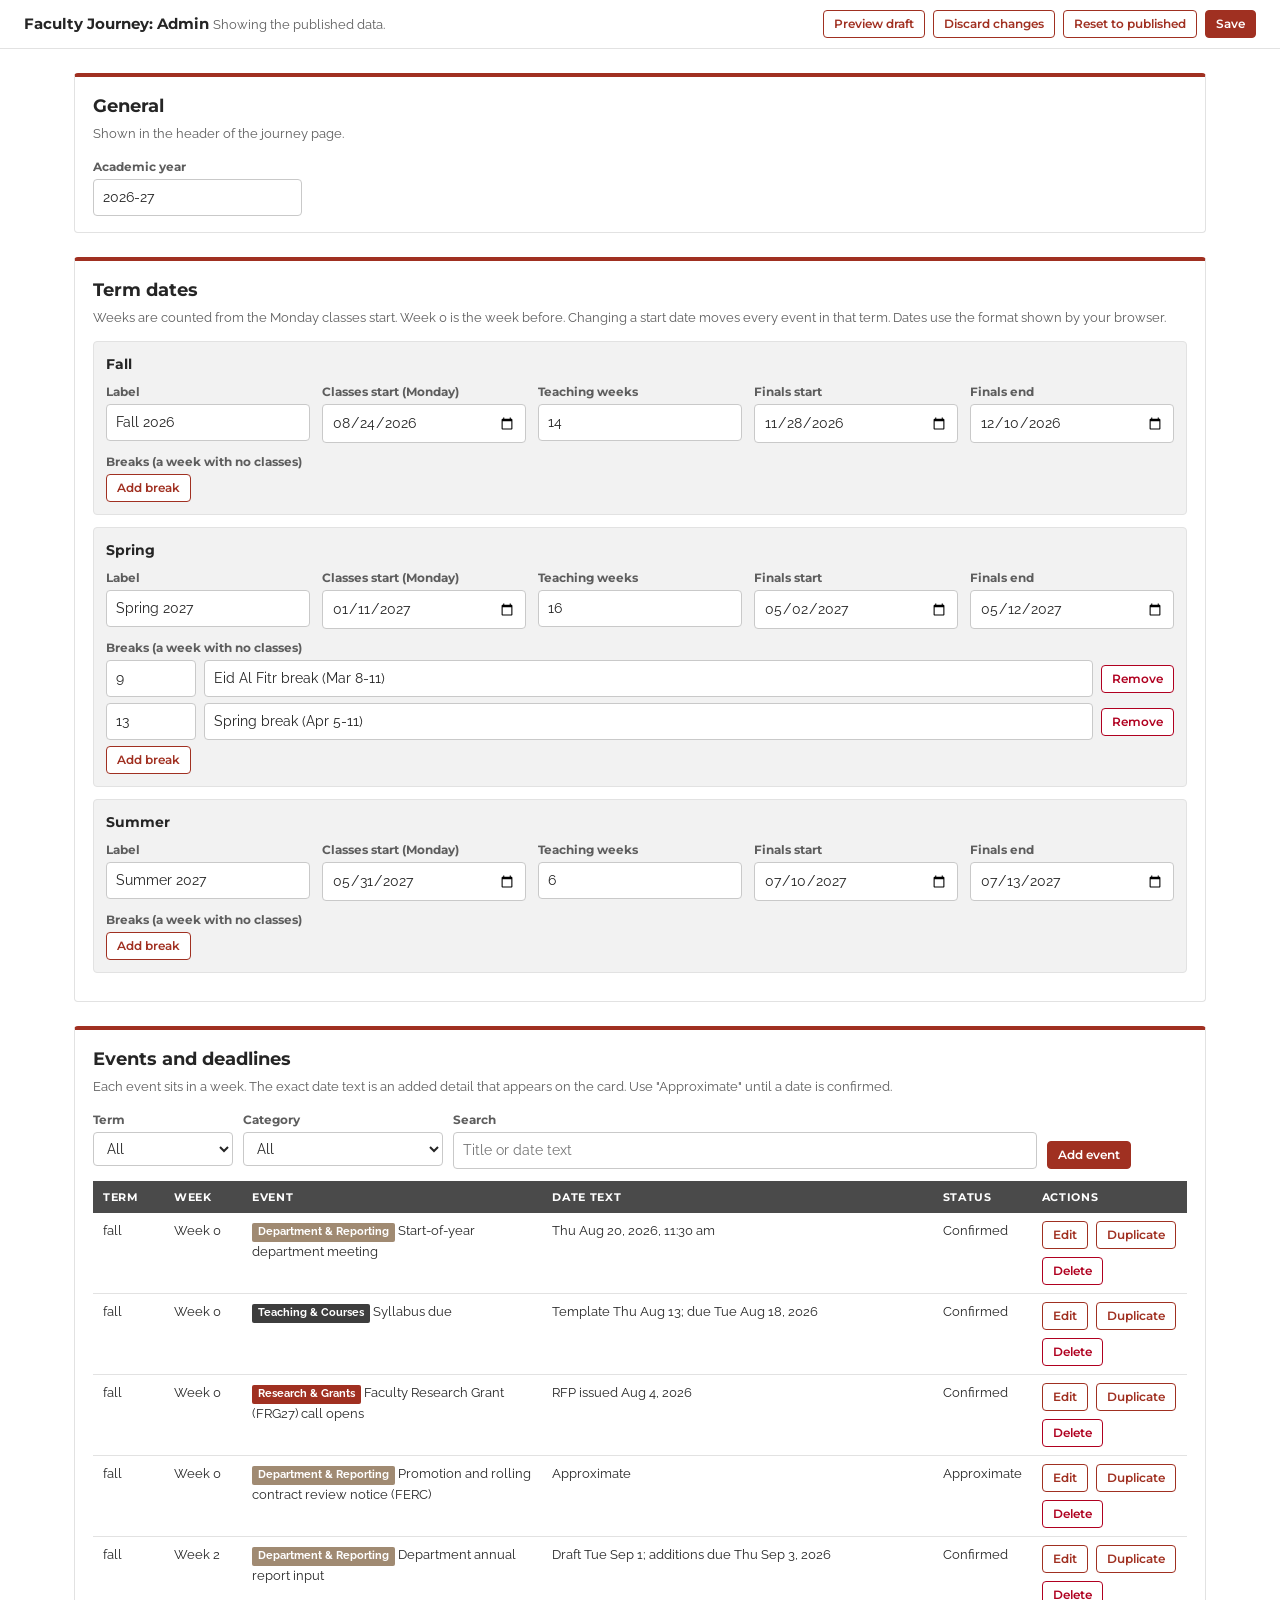
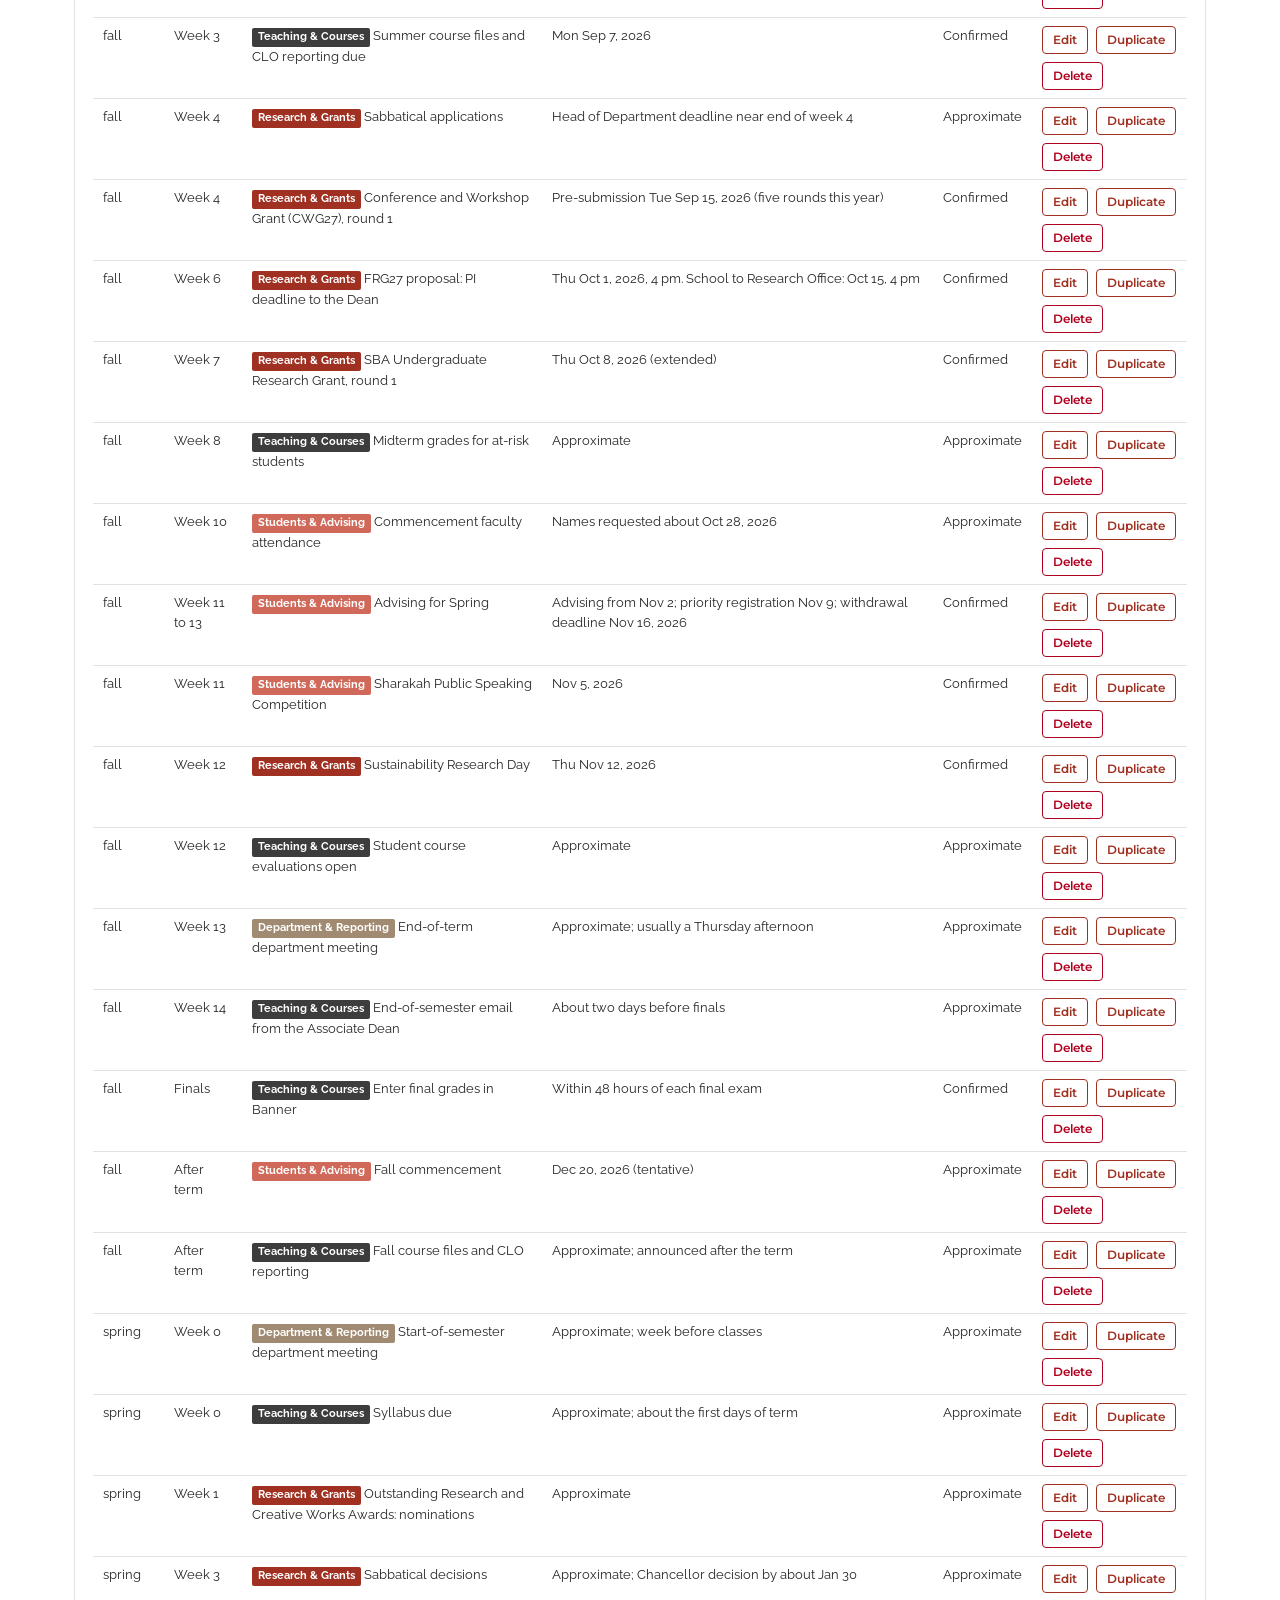
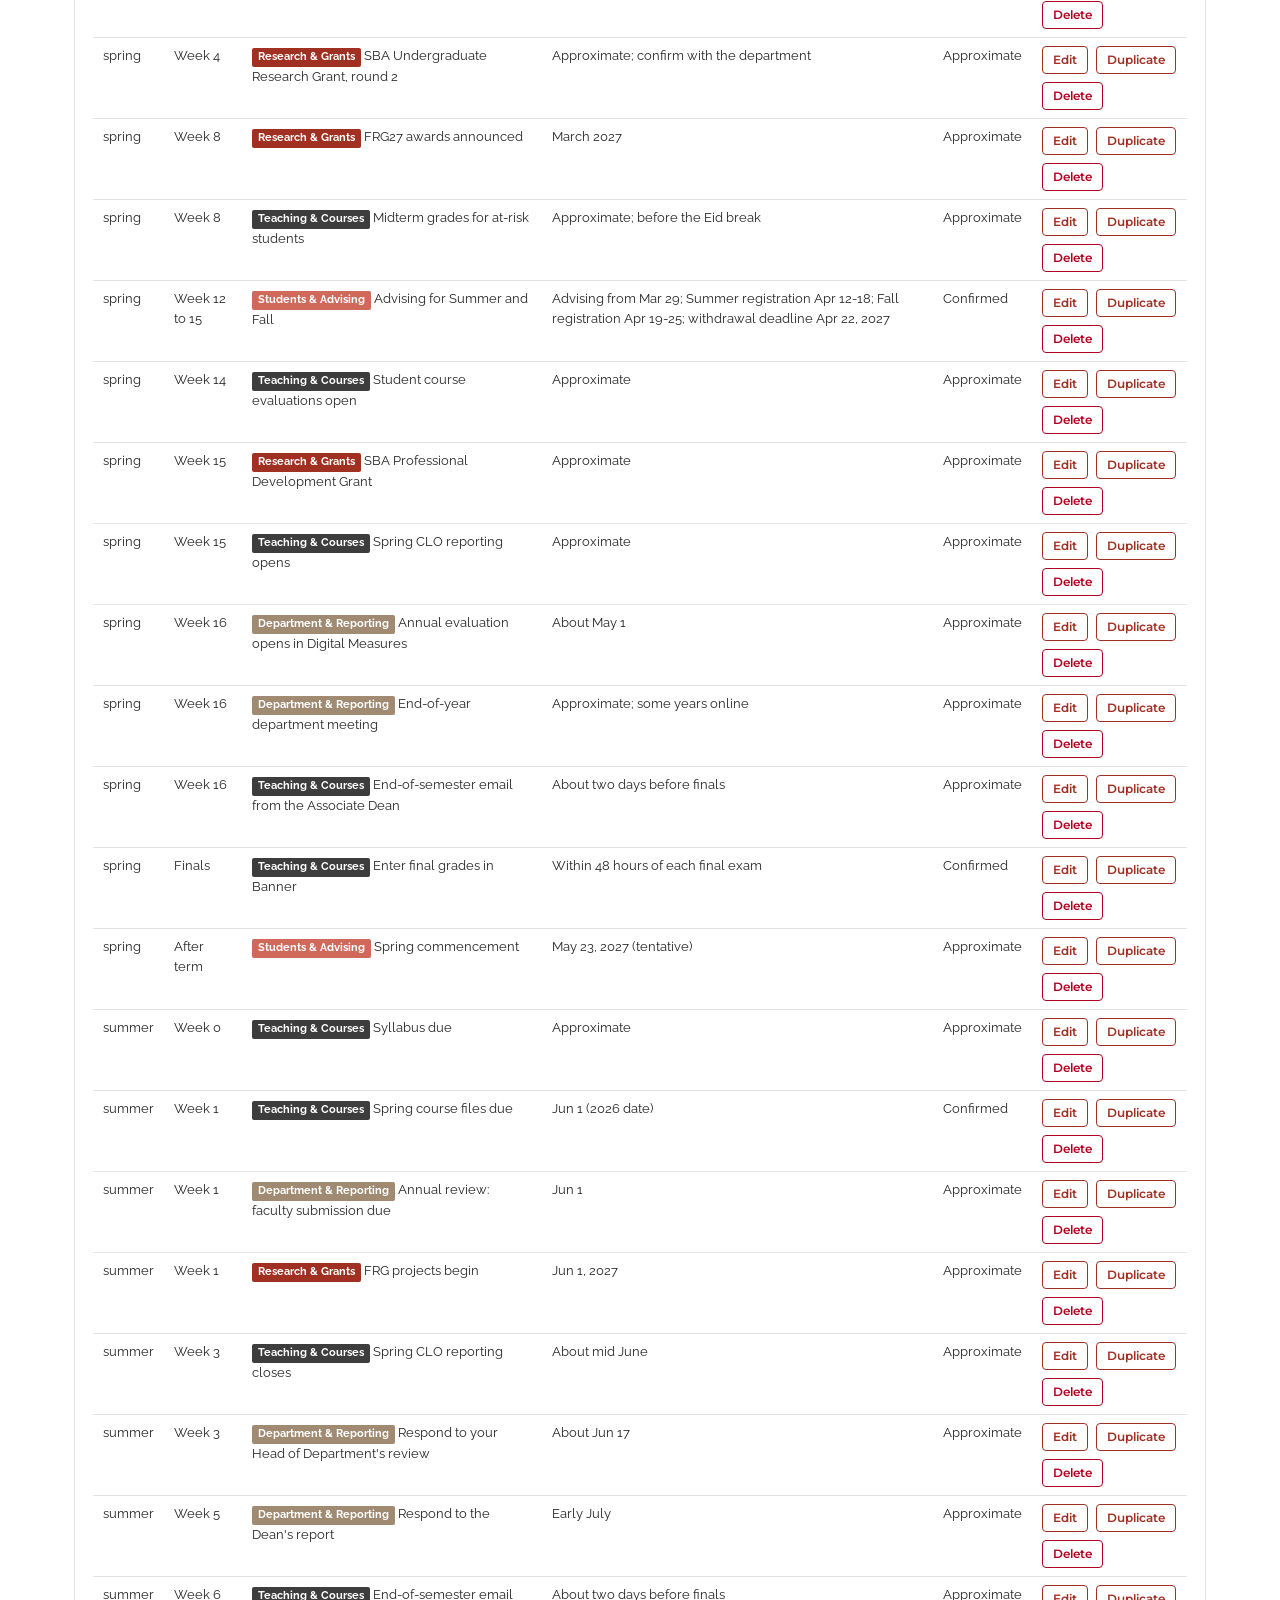
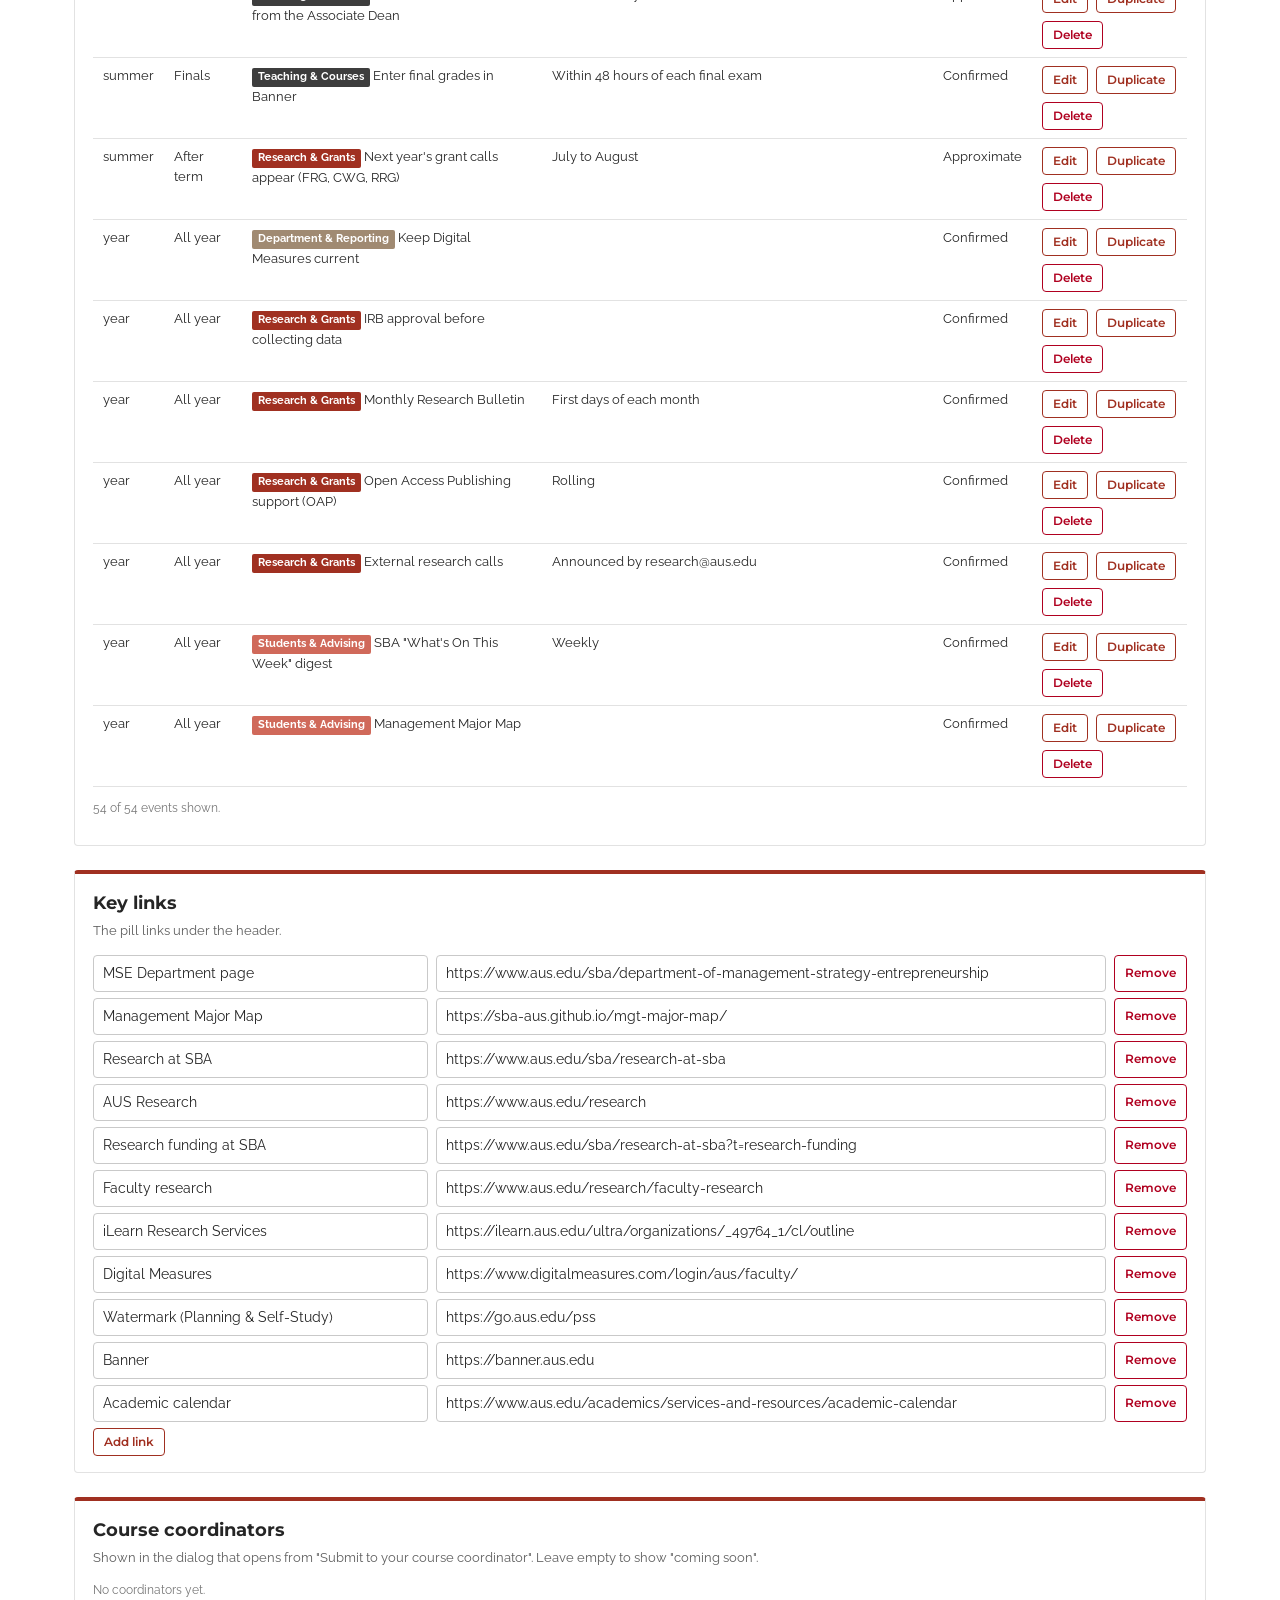
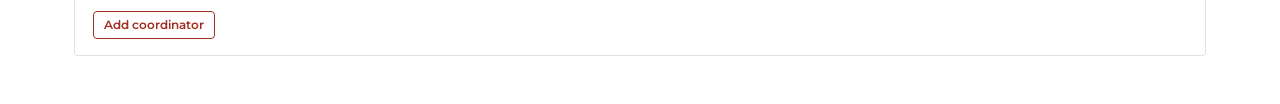
==== admin.html @ 44cdf07e "m" ====
<!doctype html>
<html lang="en">
<head>
<meta charset="utf-8">
<meta name="viewport" content="width=device-width, initial-scale=1">
<meta name="robots" content="noindex, nofollow">
<title>Admin | Faculty Journey</title>
<link rel="preconnect" href="https://fonts.googleapis.com">
<link rel="preconnect" href="https://fonts.gstatic.com" crossorigin>
<link href="https://fonts.googleapis.com/css2?family=Montserrat:wght@500;600;700&family=Raleway:wght@400;500;600;700&display=swap" rel="stylesheet">
<link rel="stylesheet" href="css/style.css">
</head>
<body>
<div class="admin-bar">
  <div>
    <strong style="font-family:Montserrat,sans-serif">Faculty Journey: Admin</strong>
    <span class="state" id="state" role="status">Loading...</span>
  </div>
  <div class="row">
    <span id="key-wrap" hidden><label for="admin-key" style="display:inline;margin-right:4px">Admin key</label><input type="password" id="admin-key" style="width:140px"></span>
    <a class="btn ghost small" href="index.html?preview=draft" target="_blank" rel="noopener">Preview draft</a>
    <button class="btn ghost small" type="button" id="btn-discard">Discard changes</button>
    <button class="btn ghost small" type="button" id="btn-reset">Reset to published</button>
    <button class="btn small" type="button" id="btn-save">Save</button>
  </div>
</div>

<main class="admin-main" id="app" hidden>
  <section class="panel">
    <h2>General</h2>
    <p class="help">Shown in the header of the journey page.</p>
    <div class="grid">
      <div><label for="m-ay">Academic year</label><input type="text" id="m-ay"></div>
    </div>
  </section>

  <section class="panel">
    <h2>Term dates</h2>
    <p class="help">Weeks are counted from the Monday classes start. Week 0 is the week before. Changing a start date moves every event in that term. Dates use the format shown by your browser.</p>
    <div id="terms"></div>
  </section>

  <section class="panel">
    <h2>Events and deadlines</h2>
    <p class="help">Each event sits in a week. The exact date text is an added detail that appears on the card. Use "Approximate" until a date is confirmed.</p>
    <div class="filters">
      <div><label for="f-term">Term</label><select id="f-term"></select></div>
      <div><label for="f-cat">Category</label><select id="f-cat"></select></div>
      <div style="flex:1"><label for="f-q">Search</label><input type="text" id="f-q" placeholder="Title or date text"></div>
      <div style="align-self:end"><button class="btn small" type="button" id="btn-add">Add event</button></div>
    </div>
    <table class="tbl" id="ev-table">
      <thead><tr><th>Term</th><th>Week</th><th>Event</th><th>Date text</th><th>Status</th><th>Actions</th></tr></thead>
      <tbody></tbody>
    </table>
    <p class="sm-note" id="ev-count"></p>
  </section>

  <section class="panel">
    <h2>Key links</h2>
    <p class="help">The pill links under the header.</p>
    <div id="links"></div>
    <button class="btn ghost small" type="button" id="btn-add-link">Add link</button>
  </section>

  <section class="panel">
    <h2>Course coordinators</h2>
    <p class="help">Shown in the dialog that opens from "Submit to your course coordinator". Leave empty to show "coming soon".</p>
    <div id="coords"></div>
    <button class="btn ghost small" type="button" id="btn-add-coord">Add coordinator</button>
  </section>
</main>

<dialog id="ed"><form class="edit-form" id="ed-form" method="dialog"></form></dialog>
<div id="toast" class="toast" hidden role="status"></div>

<script src="js/store.js"></script>
<script src="js/core.js"></script>
<script src="js/admin.js"></script>
</body>
</html>
---- css/style.css ----
:root {
  --red: #a03021;
  --red-dk: #7c2418;
  --red-lt: #f6e7e4;
  --ink: #252525;
  --ink-2: #5d5d5d;
  --ink-3: #777;
  --line: #e2e2e2;
  --grey: #f2f2f2;
  --white: #fff;
  --c-research: #a03021;
  --c-teaching: #3d3d3d;
  --c-students: #d0695a;
  --c-dept: #a08a72;
  --radius: 4px;
  --shadow: 0 6px 24px rgba(0, 0, 0, .18);
}

* { box-sizing: border-box; }
html { scroll-behavior: smooth; }
body {
  margin: 0;
  font-family: "Raleway", "Segoe UI", Arial, sans-serif;
  color: var(--ink);
  background: var(--white);
  line-height: 1.5;
  font-size: 15px;
}
h1, h2, h3, .tab, .btn, .eyebrow, th { font-family: "Montserrat", "Segoe UI", Arial, sans-serif; }
a { color: var(--red); }
a:hover { color: var(--red-dk); }
button { font: inherit; }
:focus-visible { outline: 3px solid #1a73e8; outline-offset: 2px; }

/* Top strip and hero */
.util { background: #4a4a4a; color: #ddd; font-size: 12px; padding: 6px 24px; display: flex; justify-content: space-between; gap: 12px; flex-wrap: wrap; }
.util a { color: #fff; text-decoration: none; }
.util a:hover { text-decoration: underline; }
.hero {
  display: grid;
  grid-template-columns: auto 1fr auto;
  align-items: center;
  gap: 24px;
  padding: 22px 24px;
  border-bottom: 4px solid var(--red);
}
.brand img { height: 44px; width: auto; display: block; }
.eyebrow { text-transform: uppercase; letter-spacing: .12em; font-size: 11px; font-weight: 600; color: var(--red); margin: 0 0 4px; }
.hero h1 { margin: 0; font-size: 26px; font-weight: 700; line-height: 1.2; }
.hero .sub { margin: 4px 0 0; color: var(--ink-2); font-size: 14px; }
.hero .inst { font-size: 12px; color: var(--ink-3); text-align: right; }

/* Band */
.band { background: var(--grey); padding: 22px 24px; }
.band-inner { max-width: 1180px; margin: 0 auto; display: grid; grid-template-columns: repeat(3, 1fr); gap: 16px; }
.stat { background: var(--white); border: 1px solid var(--line); border-top: 4px solid var(--red); padding: 14px 16px; border-radius: var(--radius); }
.stat h2 { margin: 0 0 6px; font-size: 11px; letter-spacing: .1em; text-transform: uppercase; color: var(--ink-2); }
.stat .big { font-family: "Montserrat", sans-serif; font-size: 22px; font-weight: 700; margin: 0; }
.stat .small { margin: 2px 0 0; font-size: 13px; color: var(--ink-2); }
.stat ul { margin: 0; padding: 0; list-style: none; font-size: 13px; }
.stat li { padding: 3px 0; border-bottom: 1px dotted var(--line); }
.stat li:last-child { border-bottom: 0; }
.stat li button { all: unset; cursor: pointer; color: var(--red); }
.stat li button:hover { text-decoration: underline; }
.stat li button:focus-visible { outline: 3px solid #1a73e8; }

/* Main layout */
main { max-width: 1180px; margin: 0 auto; padding: 24px; }
.links { display: flex; flex-wrap: wrap; gap: 8px; margin-bottom: 20px; }
.links a {
  display: inline-flex; align-items: center; gap: 6px;
  border: 1px solid var(--line); border-radius: 999px; padding: 6px 12px;
  font-size: 13px; text-decoration: none; color: var(--ink); background: var(--white);
}
.links a:hover { border-color: var(--red); color: var(--red); }

.toolbar { display: flex; flex-wrap: wrap; justify-content: space-between; align-items: center; gap: 12px; margin-bottom: 14px; }
.tabs { display: flex; gap: 4px; }
.tab {
  border: 1px solid var(--line); background: var(--grey); color: var(--ink-2);
  padding: 10px 20px; cursor: pointer; font-weight: 600; font-size: 14px;
  border-radius: var(--radius) var(--radius) 0 0; border-bottom: 3px solid transparent;
}
.tab[aria-selected="true"] { background: var(--white); color: var(--red); border-bottom-color: var(--red); }
.tab .dot { display: inline-block; width: 8px; height: 8px; border-radius: 50%; background: var(--red); margin-left: 6px; }

.legend { display: flex; flex-wrap: wrap; gap: 8px; }
.filter {
  display: inline-flex; align-items: center; gap: 6px;
  border: 1px solid var(--line); background: var(--white); border-radius: 999px;
  padding: 5px 12px; font-size: 12px; cursor: pointer; color: var(--ink);
}
.filter .sw { width: 10px; height: 10px; border-radius: 2px; }
.filter[aria-pressed="false"] { opacity: .45; text-decoration: line-through; }

.term-info { margin: 0 0 12px; color: var(--ink-2); font-size: 13px; }

/* Timeline table */
.map { border: 1px solid var(--line); border-radius: var(--radius); overflow: hidden; }
.map-head {
  display: grid; grid-template-columns: 170px 1fr; background: #4a4a4a; color: #fff;
  font-size: 12px; text-transform: uppercase; letter-spacing: .08em;
}
.map-head div { padding: 10px 14px; }
.wk { display: grid; grid-template-columns: 170px 1fr; border-top: 1px solid var(--line); }
.wk-h {
  padding: 12px 14px; background: var(--grey); border-left: 4px solid #bbb;
}
.wk-h .n { font-family: "Montserrat", sans-serif; font-weight: 700; font-size: 14px; display: block; }
.wk-h .d { font-size: 12px; color: var(--ink-2); }
.wk-h .now { display: inline-block; margin-top: 4px; background: var(--red); color: #fff; font-size: 10px; letter-spacing: .08em; text-transform: uppercase; padding: 2px 6px; border-radius: 2px; }
.wk-b { padding: 10px 12px; display: grid; grid-template-columns: repeat(auto-fill, minmax(260px, 1fr)); gap: 8px; align-content: start; }
.wk.current .wk-h { border-left-color: var(--red); background: var(--red-lt); }
.wk.current { box-shadow: inset 0 0 0 2px var(--red); }
.wk.past { opacity: .7; }
.wk.break .wk-h { border-left-color: #999; background: #ececec; }
.wk.break .wk-b { color: var(--ink-3); font-style: italic; align-content: center; }
.wk.empty .wk-h { padding: 5px 14px; }
.wk.empty .wk-b { padding: 5px 12px; color: var(--ink-3); font-size: 12px; align-content: center; }

.chip {
  text-align: left; background: var(--white); border: 1px solid var(--line);
  border-left: 5px solid var(--cc, #999); border-radius: var(--radius);
  padding: 8px 10px; cursor: pointer; color: var(--ink);
}
.chip:hover { box-shadow: 0 2px 10px rgba(0, 0, 0, .12); border-color: var(--cc, #999); }
.chip .t { display: block; font-weight: 700; font-size: 13px; line-height: 1.3; }
.chip .m { display: block; font-size: 12px; color: var(--ink-2); margin-top: 2px; }
.chip .ap { display: inline-block; font-size: 10px; text-transform: uppercase; letter-spacing: .06em; color: var(--ink-3); border: 1px solid var(--line); border-radius: 2px; padding: 0 4px; margin-left: 4px; vertical-align: 1px; }
.chip.hidden { display: none; }

/* Year-round */
.year { margin-top: 32px; }
.year h2 { font-size: 18px; margin: 0 0 4px; }
.year p { margin: 0 0 12px; color: var(--ink-2); font-size: 14px; }
.year-grid { display: grid; grid-template-columns: repeat(auto-fill, minmax(260px, 1fr)); gap: 8px; }

/* Dialogs */
dialog { border: 0; padding: 0; border-radius: var(--radius); box-shadow: var(--shadow); max-width: 560px; width: calc(100% - 32px); }
dialog::backdrop { background: rgba(0, 0, 0, .45); }
.pc { border-top: 5px solid var(--cc, var(--red)); padding: 22px 24px 20px; }
.pc .cat { font-size: 11px; text-transform: uppercase; letter-spacing: .1em; font-weight: 700; color: var(--cc, var(--red)); margin: 0 0 4px; }
.pc h3 { margin: 0 32px 8px 0; font-size: 20px; line-height: 1.25; }
.pc .when { font-weight: 700; margin: 0 0 10px; }
.pc .badge { font-size: 11px; font-weight: 600; background: var(--grey); border-radius: 2px; padding: 1px 6px; margin-left: 6px; color: var(--ink-2); }
.pc p { margin: 0 0 10px; }
.pc .tip { background: var(--red-lt); border-left: 3px solid var(--red); padding: 8px 10px; font-size: 14px; }
.pc .hist { font-size: 13px; color: var(--ink-2); margin: 0 0 12px; padding-left: 18px; }
.pc .hist-title { font-size: 12px; text-transform: uppercase; letter-spacing: .08em; color: var(--ink-3); margin: 0 0 4px; }
.pc .acts { display: flex; flex-wrap: wrap; gap: 8px; margin-top: 12px; }
.x { position: absolute; top: 10px; right: 12px; background: none; border: 0; font-size: 26px; line-height: 1; cursor: pointer; color: var(--ink-2); }
dialog { position: fixed; }
.pc { position: relative; }
.btn {
  display: inline-block; border: 1px solid var(--red); background: var(--red); color: #fff; text-decoration: none;
  padding: 8px 14px; border-radius: var(--radius); font-size: 13px; font-weight: 600; cursor: pointer;
}
.btn:hover { background: var(--red-dk); color: #fff; }
.btn.ghost { background: var(--white); color: var(--red); }
.btn.ghost:hover { background: var(--red-lt); color: var(--red-dk); }
.btn.small { padding: 4px 10px; font-size: 12px; }
.btn.danger { border-color: #b00020; background: #fff; color: #b00020; }
.btn.danger:hover { background: #fdecef; }
.coord-list { list-style: none; margin: 0; padding: 0; }
.coord-list li { border-bottom: 1px solid var(--line); padding: 8px 0; }
.coord-list .c { font-weight: 700; }
.coord-list .e { font-size: 13px; color: var(--ink-2); }
.empty-note { background: var(--grey); padding: 14px; border-radius: var(--radius); color: var(--ink-2); }

/* Footer */
footer { background: #4a4a4a; color: #ddd; border-top: 4px solid var(--red); padding: 20px 24px; font-size: 13px; margin-top: 40px; }
footer a { color: #fff; }
footer p { margin: 2px 0; max-width: 1180px; margin-left: auto; margin-right: auto; }

.banner { background: #fff4d6; border-bottom: 1px solid #e6cf8a; padding: 8px 24px; font-size: 13px; text-align: center; }
.error { max-width: 700px; margin: 40px auto; padding: 16px; background: #fdecef; border: 1px solid #f3b6c0; border-radius: var(--radius); }

/* Responsive */
@media (max-width: 1000px) {
  .band-inner { grid-template-columns: 1fr; }
}
@media (max-width: 900px) {
  .hero { grid-template-columns: 1fr; gap: 10px; }
  .hero .inst { text-align: left; }
}
@media (max-width: 640px) {
  main { padding: 16px; }
  .band { padding: 16px; }
  .hero { padding: 16px; }
  .hero h1 { font-size: 21px; }
  .map-head { display: none; }
  .wk { grid-template-columns: 1fr; }
  .wk-h { border-left-width: 4px; display: flex; gap: 8px; align-items: baseline; flex-wrap: wrap; }
  .wk-b { grid-template-columns: 1fr; }
  .tab { padding: 10px 12px; flex: 1; }
  .tabs { width: 100%; }
}

/* ---------------- Admin ---------------- */
.admin-bar { position: sticky; top: 0; z-index: 10; background: var(--white); border-bottom: 1px solid var(--line); padding: 10px 24px; display: flex; flex-wrap: wrap; gap: 10px; align-items: center; justify-content: space-between; }
.admin-bar .state { font-size: 13px; color: var(--ink-2); }
.admin-bar .state.dirty { color: #b25000; font-weight: 700; }
.admin-main { max-width: 1180px; margin: 0 auto; padding: 24px; }
.panel { border: 1px solid var(--line); border-top: 4px solid var(--red); border-radius: var(--radius); padding: 16px 18px; margin-bottom: 24px; background: var(--white); }
.panel h2 { margin: 0 0 4px; font-size: 18px; }
.panel .help { margin: 0 0 14px; color: var(--ink-2); font-size: 13px; }
.grid { display: grid; gap: 12px; grid-template-columns: repeat(auto-fill, minmax(200px, 1fr)); }
label { display: block; font-size: 12px; font-weight: 700; color: var(--ink-2); margin-bottom: 3px; font-family: "Montserrat", sans-serif; }
input[type=text], input[type=date], input[type=number], input[type=url], input[type=password], select, textarea {
  width: 100%; font: inherit; font-size: 14px; padding: 7px 9px; border: 1px solid #c9c9c9; border-radius: var(--radius); background: #fff; color: var(--ink);
}
textarea { min-height: 70px; resize: vertical; }
.row { display: flex; flex-wrap: wrap; gap: 8px; align-items: center; }
.term-block { border: 1px solid var(--line); border-radius: var(--radius); padding: 12px; margin-bottom: 12px; background: var(--grey); }
.term-block h3 { margin: 0 0 8px; font-size: 14px; }
.breaks { margin-top: 10px; }
.break-row { display: grid; grid-template-columns: 90px 1fr auto; gap: 8px; margin-bottom: 6px; align-items: center; }
.tbl { width: 100%; border-collapse: collapse; font-size: 13px; }
.tbl th { background: #4a4a4a; color: #fff; text-align: left; padding: 8px 10px; font-size: 11px; text-transform: uppercase; letter-spacing: .06em; }
.tbl td { border-bottom: 1px solid var(--line); padding: 8px 10px; vertical-align: top; }
.tbl tr:hover td { background: #fafafa; }
.tag { display: inline-block; font-size: 11px; font-weight: 700; padding: 1px 6px; border-radius: 2px; color: #fff; }
.filters { display: flex; flex-wrap: wrap; gap: 10px; margin-bottom: 12px; }
.filters > div { min-width: 140px; }
.sm-note { font-size: 12px; color: var(--ink-3); }
.edit-form { padding: 20px 22px; }
.edit-form h3 { margin: 0 0 12px; }
.edit-form .grid { margin-bottom: 12px; }
.edit-form .full { grid-column: 1 / -1; }
.link-row { display: grid; grid-template-columns: 1fr 2fr auto; gap: 8px; margin-bottom: 6px; }
.toast { position: fixed; bottom: 20px; left: 50%; transform: translateX(-50%); background: #252525; color: #fff; padding: 10px 16px; border-radius: var(--radius); box-shadow: var(--shadow); font-size: 14px; z-index: 50; max-width: 90vw; }
.toast.bad { background: #b00020; }
@media (max-width: 760px) {
  .tbl thead { display: none; }
  .tbl, .tbl tbody, .tbl tr, .tbl td { display: block; width: 100%; }
  .tbl tr { border: 1px solid var(--line); border-radius: var(--radius); margin-bottom: 10px; padding: 6px; }
  .tbl td { border: 0; padding: 3px 6px; }
  .tbl td::before { content: attr(data-label) ": "; font-weight: 700; color: var(--ink-2); }
  .admin-bar, .admin-main { padding-left: 16px; padding-right: 16px; }
}
@media print {
  .util, .toolbar, .links, .x { display: none; }
  .wk { break-inside: avoid; }
}
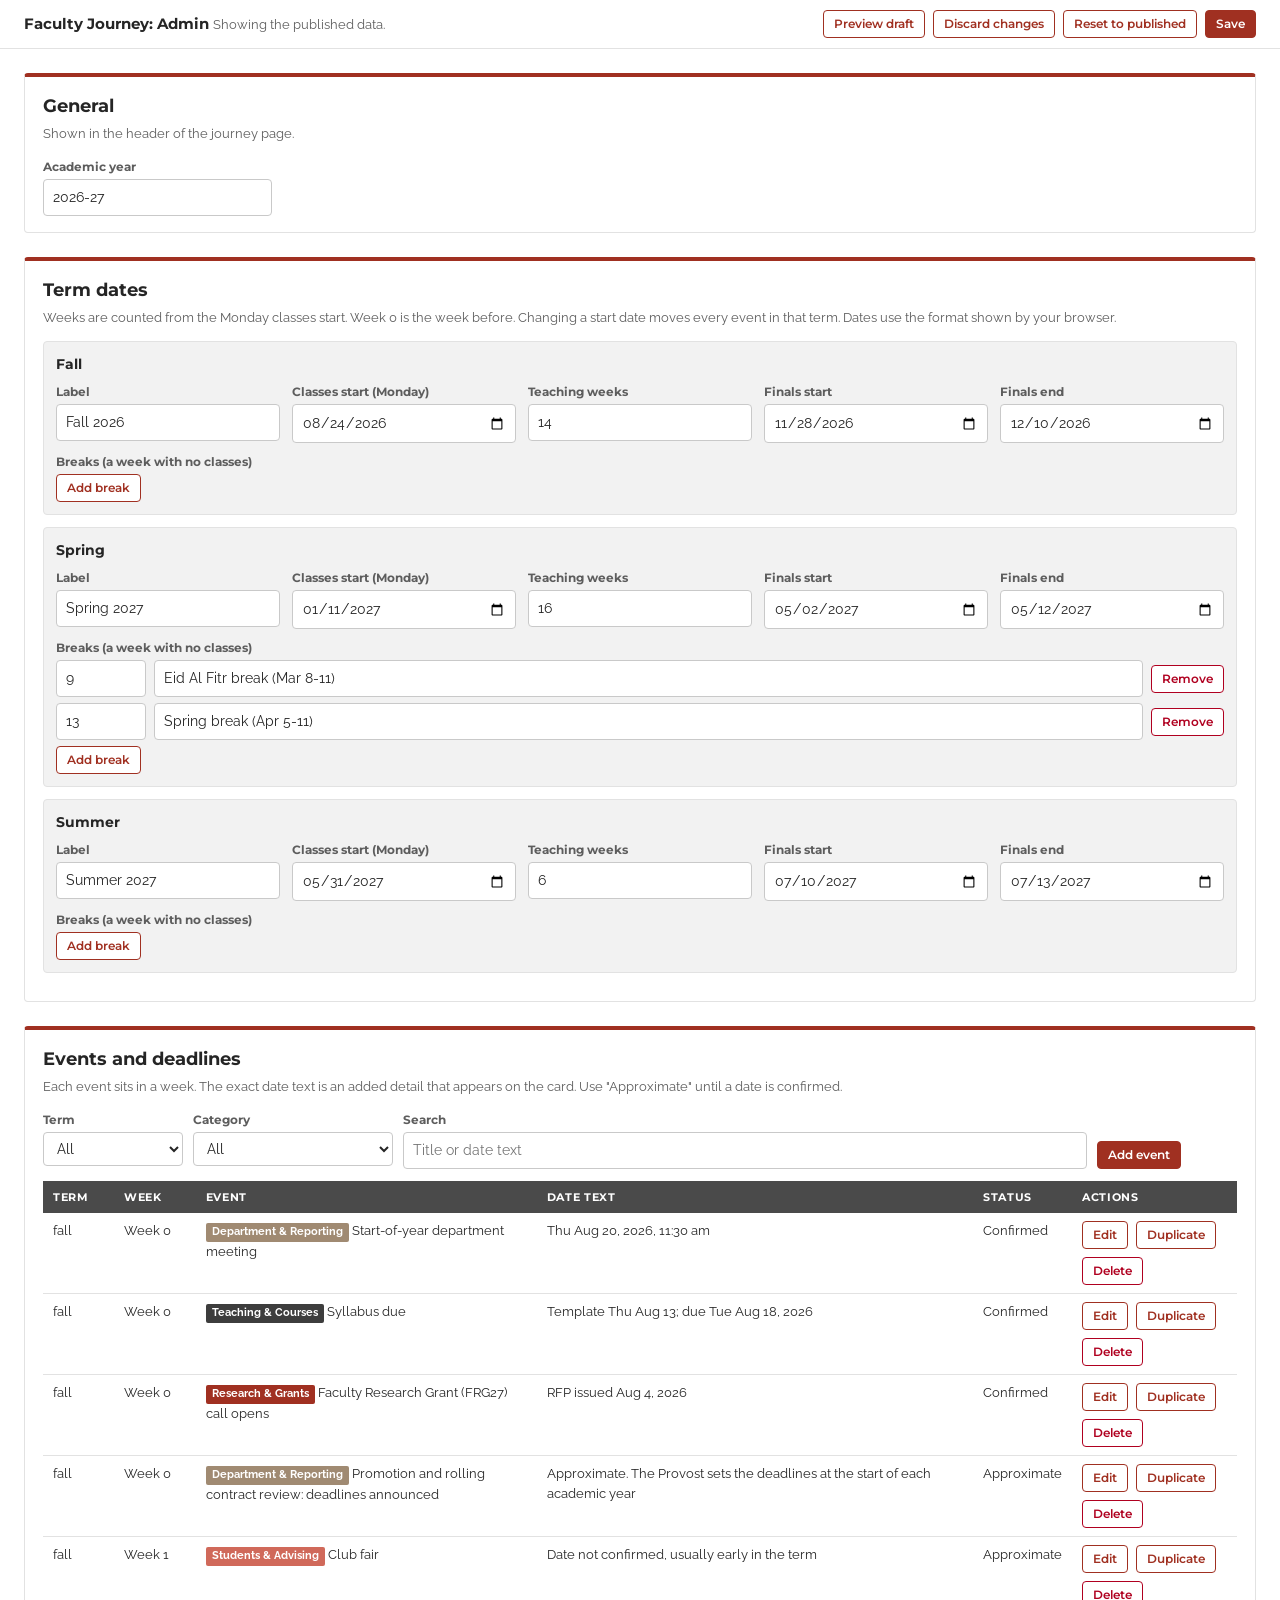
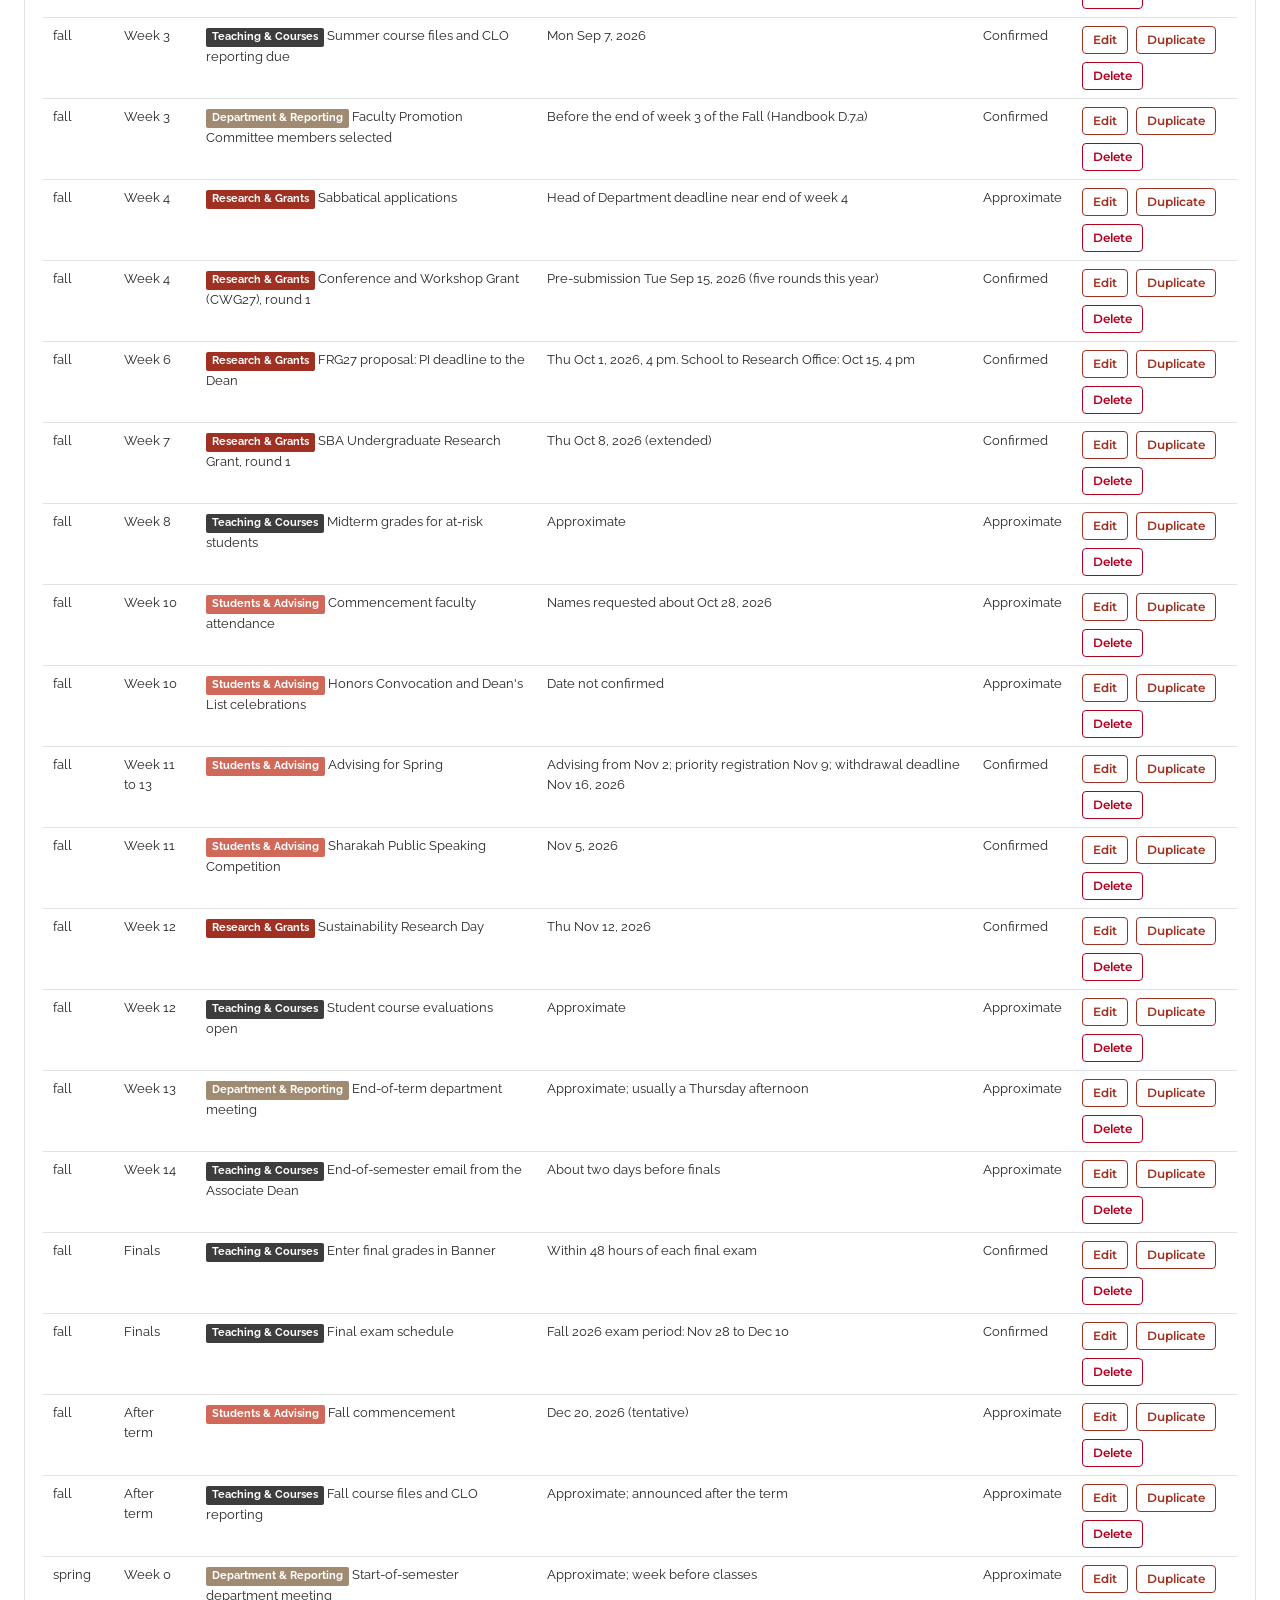
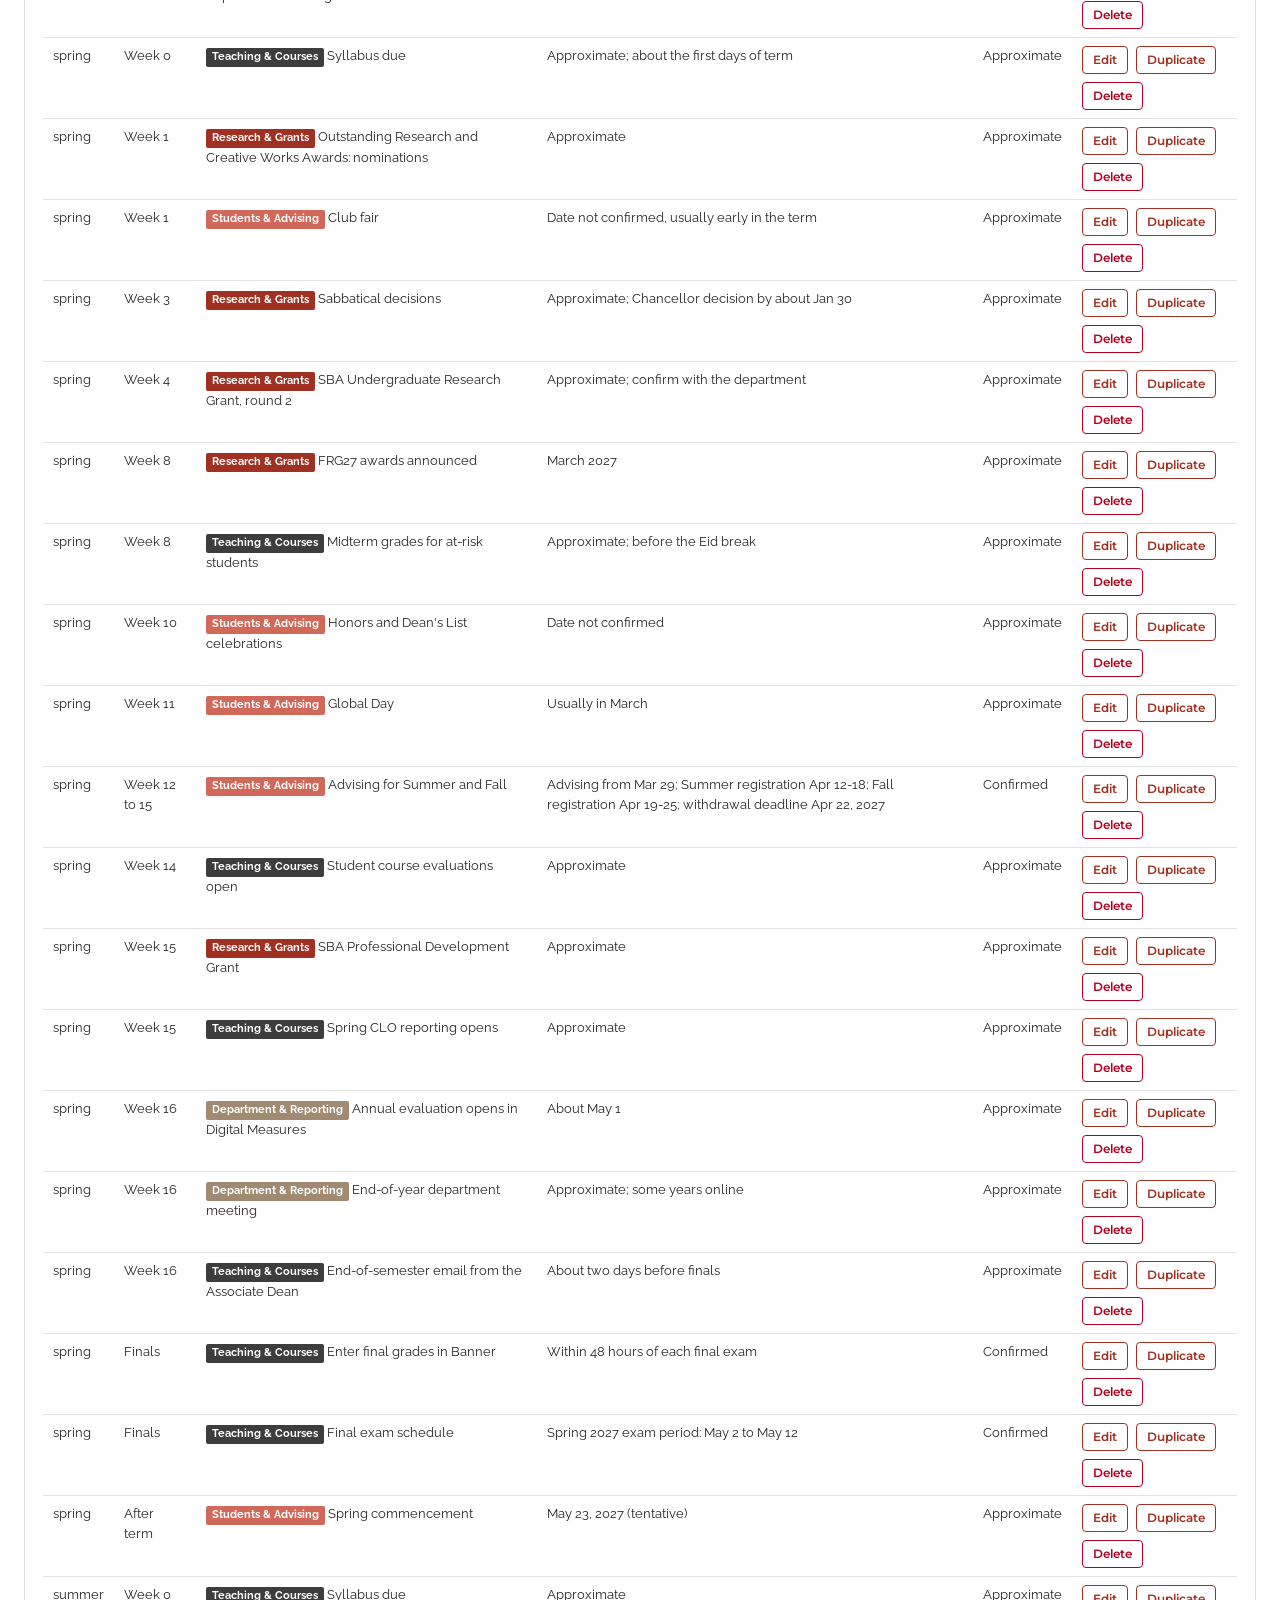
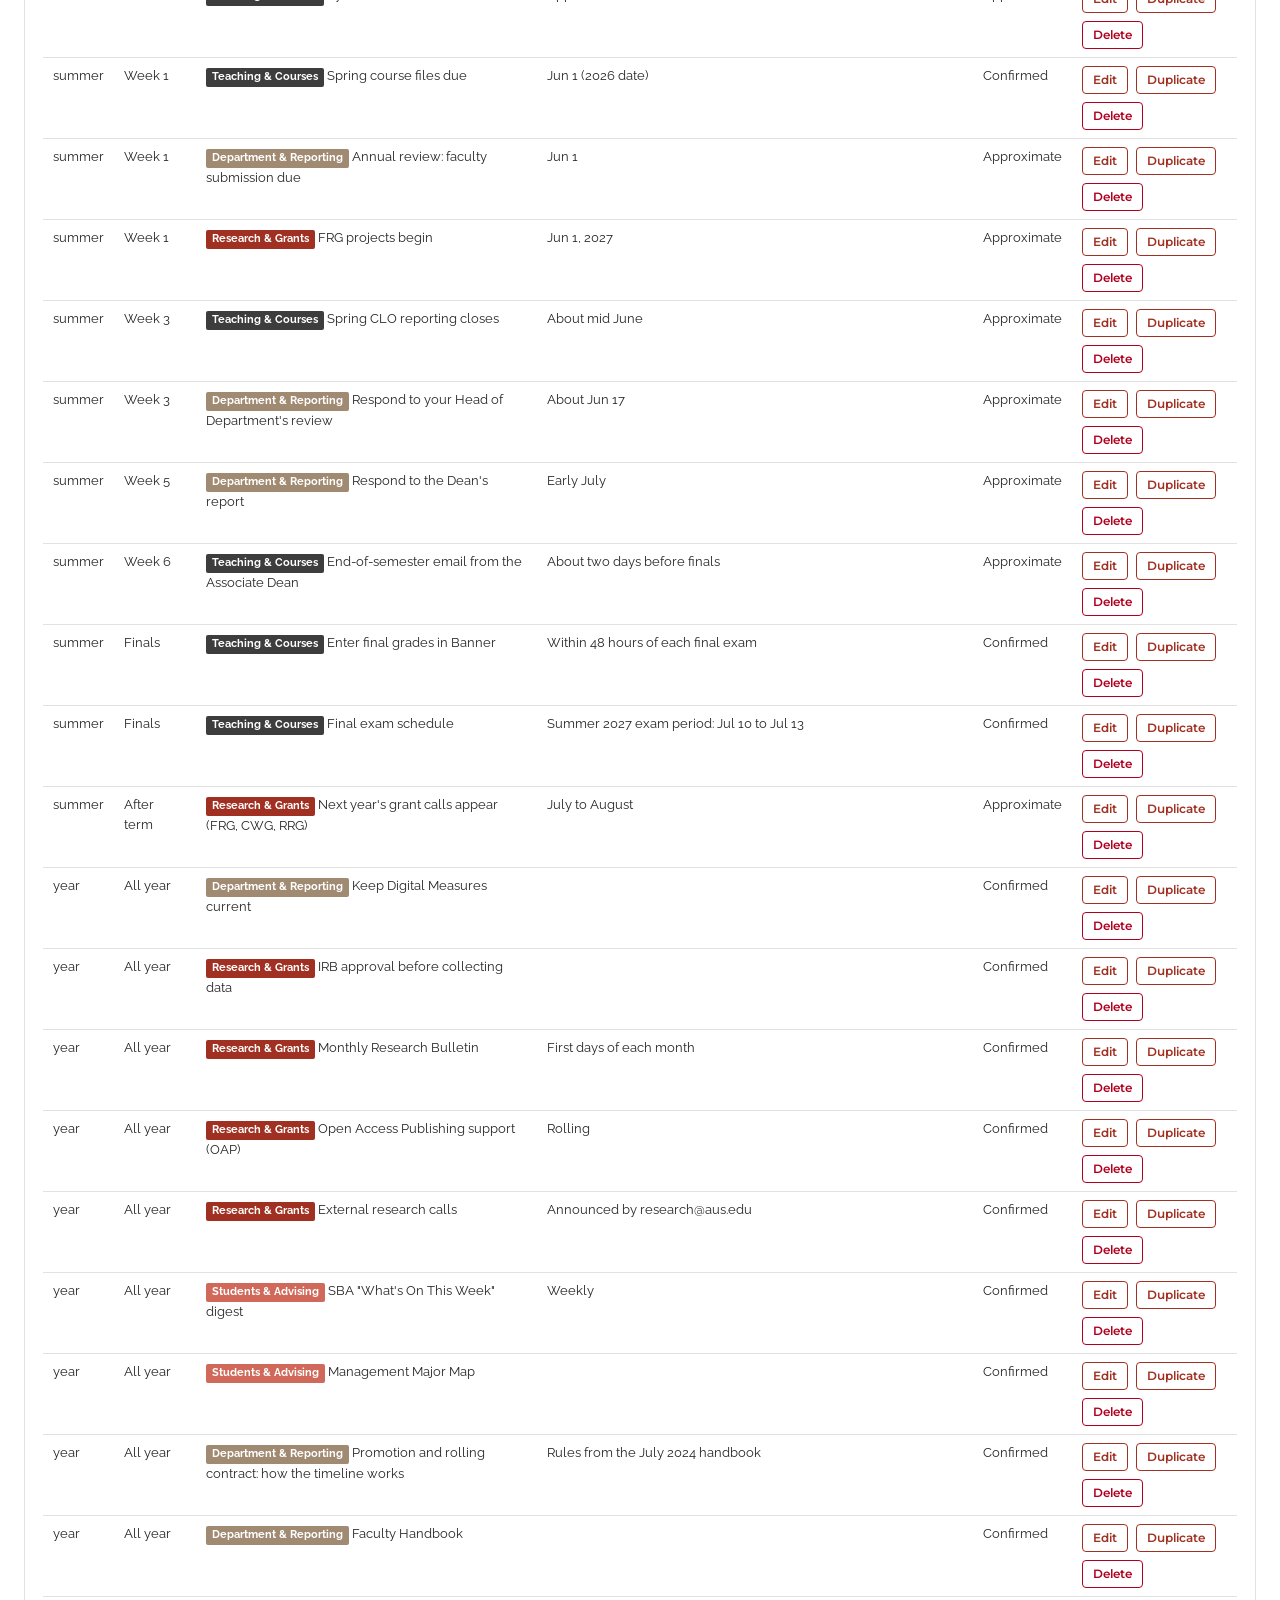
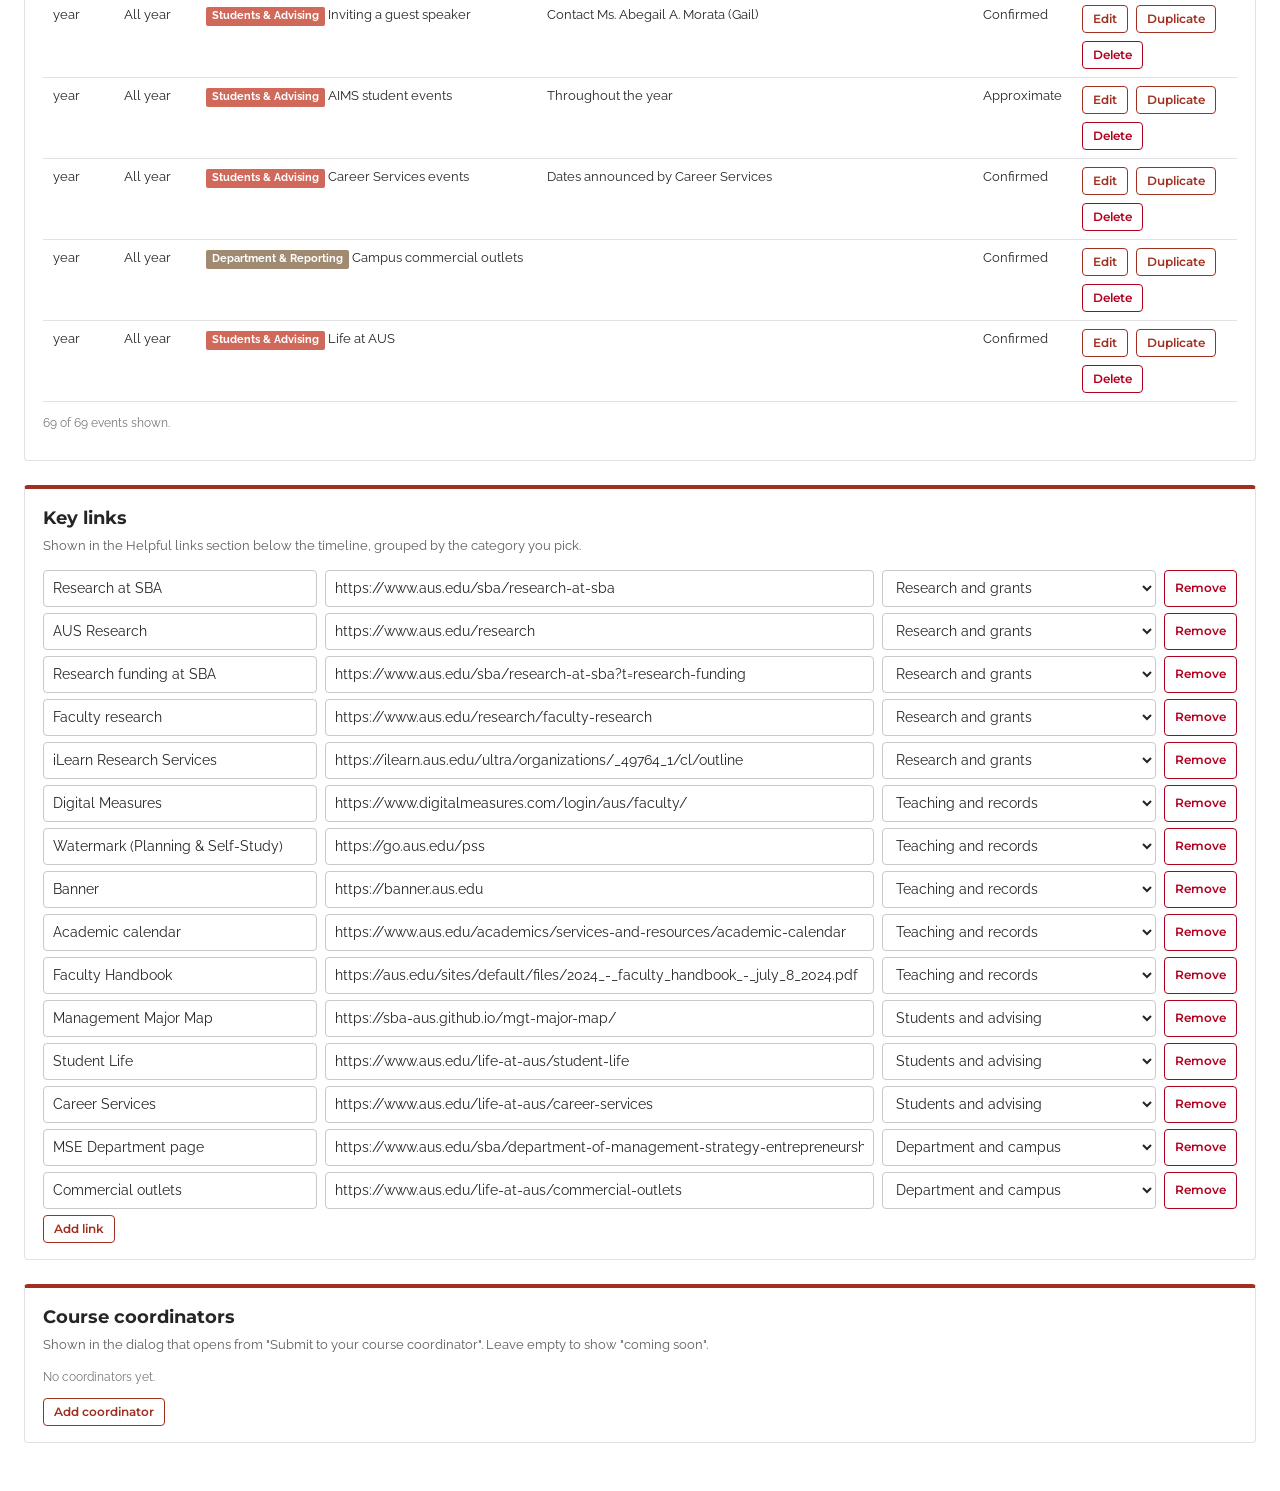
==== commit e820628c: "m" ====
--- a/admin.html
+++ b/admin.html
@@ -58,7 +58,7 @@
 
   <section class="panel">
     <h2>Key links</h2>
-    <p class="help">The pill links under the header.</p>
+    <p class="help">Shown in the Helpful links section below the timeline, grouped by the category you pick.</p>
     <div id="links"></div>
     <button class="btn ghost small" type="button" id="btn-add-link">Add link</button>
   </section>
--- a/css/style.css
+++ b/css/style.css
@@ -32,27 +32,25 @@
 button { font: inherit; }
 :focus-visible { outline: 3px solid #1a73e8; outline-offset: 2px; }
 
-/* Top strip and hero */
-.util { background: #4a4a4a; color: #ddd; font-size: 12px; padding: 6px 24px; display: flex; justify-content: space-between; gap: 12px; flex-wrap: wrap; }
-.util a { color: #fff; text-decoration: none; }
-.util a:hover { text-decoration: underline; }
-.hero {
-  display: grid;
-  grid-template-columns: auto 1fr auto;
-  align-items: center;
-  gap: 24px;
-  padding: 22px 24px;
-  border-bottom: 4px solid var(--red);
-}
-.brand img { height: 44px; width: auto; display: block; }
-.eyebrow { text-transform: uppercase; letter-spacing: .12em; font-size: 11px; font-weight: 600; color: var(--red); margin: 0 0 4px; }
-.hero h1 { margin: 0; font-size: 26px; font-weight: 700; line-height: 1.2; }
-.hero .sub { margin: 4px 0 0; color: var(--ink-2); font-size: 14px; }
-.hero .inst { font-size: 12px; color: var(--ink-3); text-align: right; }
+/* Top strip and hero (same as the Management Major Map) */
+.wrap { max-width: 1480px; margin: 0 auto; padding: 0 24px; }
+.util { display: flex; justify-content: space-between; gap: 12px; font-size: 10.5px; letter-spacing: .06em; text-transform: uppercase; color: var(--ink-2); padding: 10px 0 8px; }
+.util .updated { text-transform: none; }
+.hero { display: grid; grid-template-columns: auto 1fr auto; gap: 30px; align-items: center; padding: 18px 0 20px; border-bottom: 4px solid var(--red); }
+.brand { line-height: 1.25; border-right: 1px solid var(--line); padding-right: 28px; }
+.brand-link { text-decoration: none; color: inherit; display: block; }
+.brand .logo { display: block; width: 260px; max-width: 100%; height: auto; }
+.hero .eyebrow { font-size: 11px; font-weight: 700; letter-spacing: .18em; text-transform: uppercase; color: var(--red); margin: 0; }
+.hero h1 { font-family: "Raleway", "Montserrat", sans-serif; font-weight: 600; text-transform: uppercase; font-size: 40px; line-height: 1.05; margin: 4px 0 2px; color: #3d3d3d; letter-spacing: .1em; }
+.hero .sub { font-size: 13.5px; color: var(--ink-2); margin: 0; }
+.hero .inst { text-align: right; font-size: 12px; line-height: 1.6; color: var(--ink-2); }
+.hero .inst b { font-size: 12.5px; display: block; color: var(--ink); }
+.hero .inst a { color: inherit; text-decoration: none; }
+.hero .inst a:hover { color: var(--red); text-decoration: underline; }
 
 /* Band */
 .band { background: var(--grey); padding: 22px 24px; }
-.band-inner { max-width: 1180px; margin: 0 auto; display: grid; grid-template-columns: repeat(3, 1fr); gap: 16px; }
+.band-inner { max-width: 1480px; margin: 0 auto; display: grid; grid-template-columns: repeat(3, 1fr); gap: 16px; }
 .stat { background: var(--white); border: 1px solid var(--line); border-top: 4px solid var(--red); padding: 14px 16px; border-radius: var(--radius); }
 .stat h2 { margin: 0 0 6px; font-size: 11px; letter-spacing: .1em; text-transform: uppercase; color: var(--ink-2); }
 .stat .big { font-family: "Montserrat", sans-serif; font-size: 22px; font-weight: 700; margin: 0; }
@@ -65,7 +63,7 @@
 .stat li button:focus-visible { outline: 3px solid #1a73e8; }
 
 /* Main layout */
-main { max-width: 1180px; margin: 0 auto; padding: 24px; }
+main { max-width: 1480px; margin: 0 auto; padding: 24px; }
 .links { display: flex; flex-wrap: wrap; gap: 8px; margin-bottom: 20px; }
 .links a {
   display: inline-flex; align-items: center; gap: 6px;
@@ -84,6 +82,8 @@
 .tab[aria-selected="true"] { background: var(--white); color: var(--red); border-bottom-color: var(--red); }
 .tab .dot { display: inline-block; width: 8px; height: 8px; border-radius: 50%; background: var(--red); margin-left: 6px; }
 
+.legend-wrap { display: flex; flex-wrap: wrap; align-items: center; gap: 10px; }
+.legend-label { font-family: "Montserrat", sans-serif; font-size: 11px; font-weight: 700; letter-spacing: .12em; text-transform: uppercase; color: var(--ink-2); }
 .legend { display: flex; flex-wrap: wrap; gap: 8px; }
 .filter {
   display: inline-flex; align-items: center; gap: 6px;
@@ -107,8 +107,8 @@
   padding: 12px 14px; background: var(--grey); border-left: 4px solid #bbb;
 }
 .wk-h .n { font-family: "Montserrat", sans-serif; font-weight: 700; font-size: 14px; display: block; }
-.wk-h .d { font-size: 12px; color: var(--ink-2); }
-.wk-h .now { display: inline-block; margin-top: 4px; background: var(--red); color: #fff; font-size: 10px; letter-spacing: .08em; text-transform: uppercase; padding: 2px 6px; border-radius: 2px; }
+.wk-h .d { display: block; font-size: 12px; color: var(--ink-2); }
+.wk-h .now { display: inline-block; margin-top: 6px; background: var(--red); color: #fff; font-size: 10px; letter-spacing: .08em; text-transform: uppercase; padding: 2px 6px; border-radius: 2px; }
 .wk-b { padding: 10px 12px; display: grid; grid-template-columns: repeat(auto-fill, minmax(260px, 1fr)); gap: 8px; align-content: start; }
 .wk.current .wk-h { border-left-color: var(--red); background: var(--red-lt); }
 .wk.current { box-shadow: inset 0 0 0 2px var(--red); }
@@ -133,7 +133,23 @@
 .year { margin-top: 32px; }
 .year h2 { font-size: 18px; margin: 0 0 4px; }
 .year p { margin: 0 0 12px; color: var(--ink-2); font-size: 14px; }
-.year-grid { display: grid; grid-template-columns: repeat(auto-fill, minmax(260px, 1fr)); gap: 8px; }
+.year-grid { display: grid; gap: 18px; }
+.year-group h3 { display: flex; align-items: center; gap: 8px; margin: 0 0 8px; font-size: 12px; letter-spacing: .1em; text-transform: uppercase; color: var(--ink-2); }
+.year-group h3 .sw { width: 10px; height: 10px; border-radius: 2px; display: inline-block; }
+.year-cards { display: grid; grid-template-columns: repeat(auto-fill, minmax(260px, 1fr)); gap: 8px; }
+
+/* Helpful links */
+.helpful { margin-top: 32px; }
+.helpful h2 { font-size: 18px; margin: 0 0 12px; }
+.help-groups { display: grid; grid-template-columns: repeat(auto-fit, minmax(240px, 1fr)); gap: 16px; }
+.help-group { border: 1px solid var(--line); border-top: 4px solid var(--red); border-radius: var(--radius); padding: 12px 14px; background: var(--white); }
+.help-group h3 { margin: 0 0 8px; font-size: 12px; letter-spacing: .1em; text-transform: uppercase; color: var(--ink-2); }
+.help-list { list-style: none; margin: 0; padding: 0; }
+.help-list li { padding: 6px 0; border-bottom: 1px dotted var(--line); }
+.help-list li:last-child { border-bottom: 0; }
+.help-list a { font-weight: 600; text-decoration: none; }
+.help-list a:hover { text-decoration: underline; }
+.help-desc { display: block; font-size: 12px; color: var(--ink-3); }
 
 /* Dialogs */
 dialog { border: 0; padding: 0; border-radius: var(--radius); box-shadow: var(--shadow); max-width: 560px; width: calc(100% - 32px); }
@@ -178,16 +194,16 @@
 /* Responsive */
 @media (max-width: 1000px) {
   .band-inner { grid-template-columns: 1fr; }
-}
-@media (max-width: 900px) {
-  .hero { grid-template-columns: 1fr; gap: 10px; }
+  .hero { grid-template-columns: 1fr; }
+  .brand { border-right: none; padding-right: 0; }
   .hero .inst { text-align: left; }
 }
 @media (max-width: 640px) {
   main { padding: 16px; }
   .band { padding: 16px; }
-  .hero { padding: 16px; }
-  .hero h1 { font-size: 21px; }
+  .wrap { padding: 0 16px; }
+  .util { display: none; }
+  .hero h1 { font-size: 30px; }
   .map-head { display: none; }
   .wk { grid-template-columns: 1fr; }
   .wk-h { border-left-width: 4px; display: flex; gap: 8px; align-items: baseline; flex-wrap: wrap; }
@@ -200,7 +216,7 @@
 .admin-bar { position: sticky; top: 0; z-index: 10; background: var(--white); border-bottom: 1px solid var(--line); padding: 10px 24px; display: flex; flex-wrap: wrap; gap: 10px; align-items: center; justify-content: space-between; }
 .admin-bar .state { font-size: 13px; color: var(--ink-2); }
 .admin-bar .state.dirty { color: #b25000; font-weight: 700; }
-.admin-main { max-width: 1180px; margin: 0 auto; padding: 24px; }
+.admin-main { max-width: 1480px; margin: 0 auto; padding: 24px; }
 .panel { border: 1px solid var(--line); border-top: 4px solid var(--red); border-radius: var(--radius); padding: 16px 18px; margin-bottom: 24px; background: var(--white); }
 .panel h2 { margin: 0 0 4px; font-size: 18px; }
 .panel .help { margin: 0 0 14px; color: var(--ink-2); font-size: 13px; }
@@ -242,3 +258,6 @@
   .util, .toolbar, .links, .x { display: none; }
   .wk { break-inside: avoid; }
 }
+
+.key-row { display: grid; grid-template-columns: 1fr 2fr 1fr auto; gap: 8px; margin-bottom: 6px; }
+@media (max-width: 760px) { .key-row { grid-template-columns: 1fr; } }
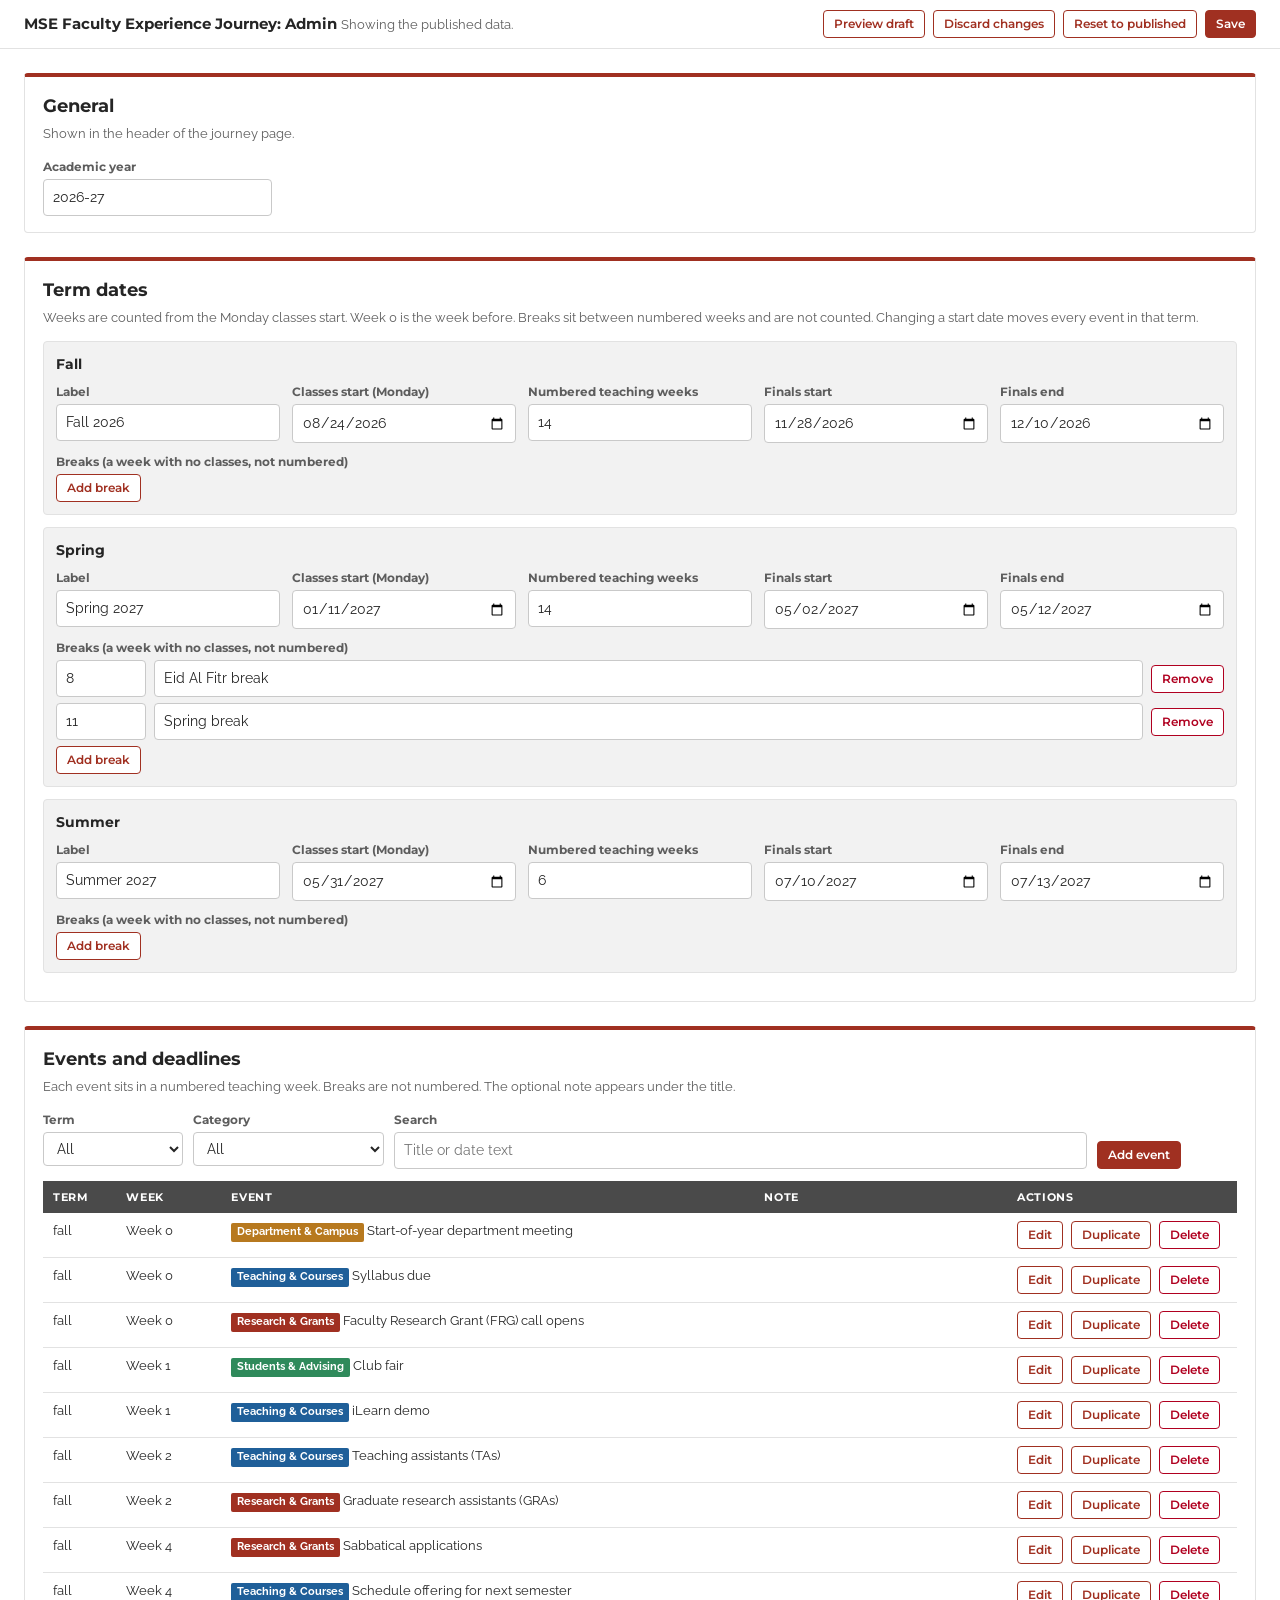
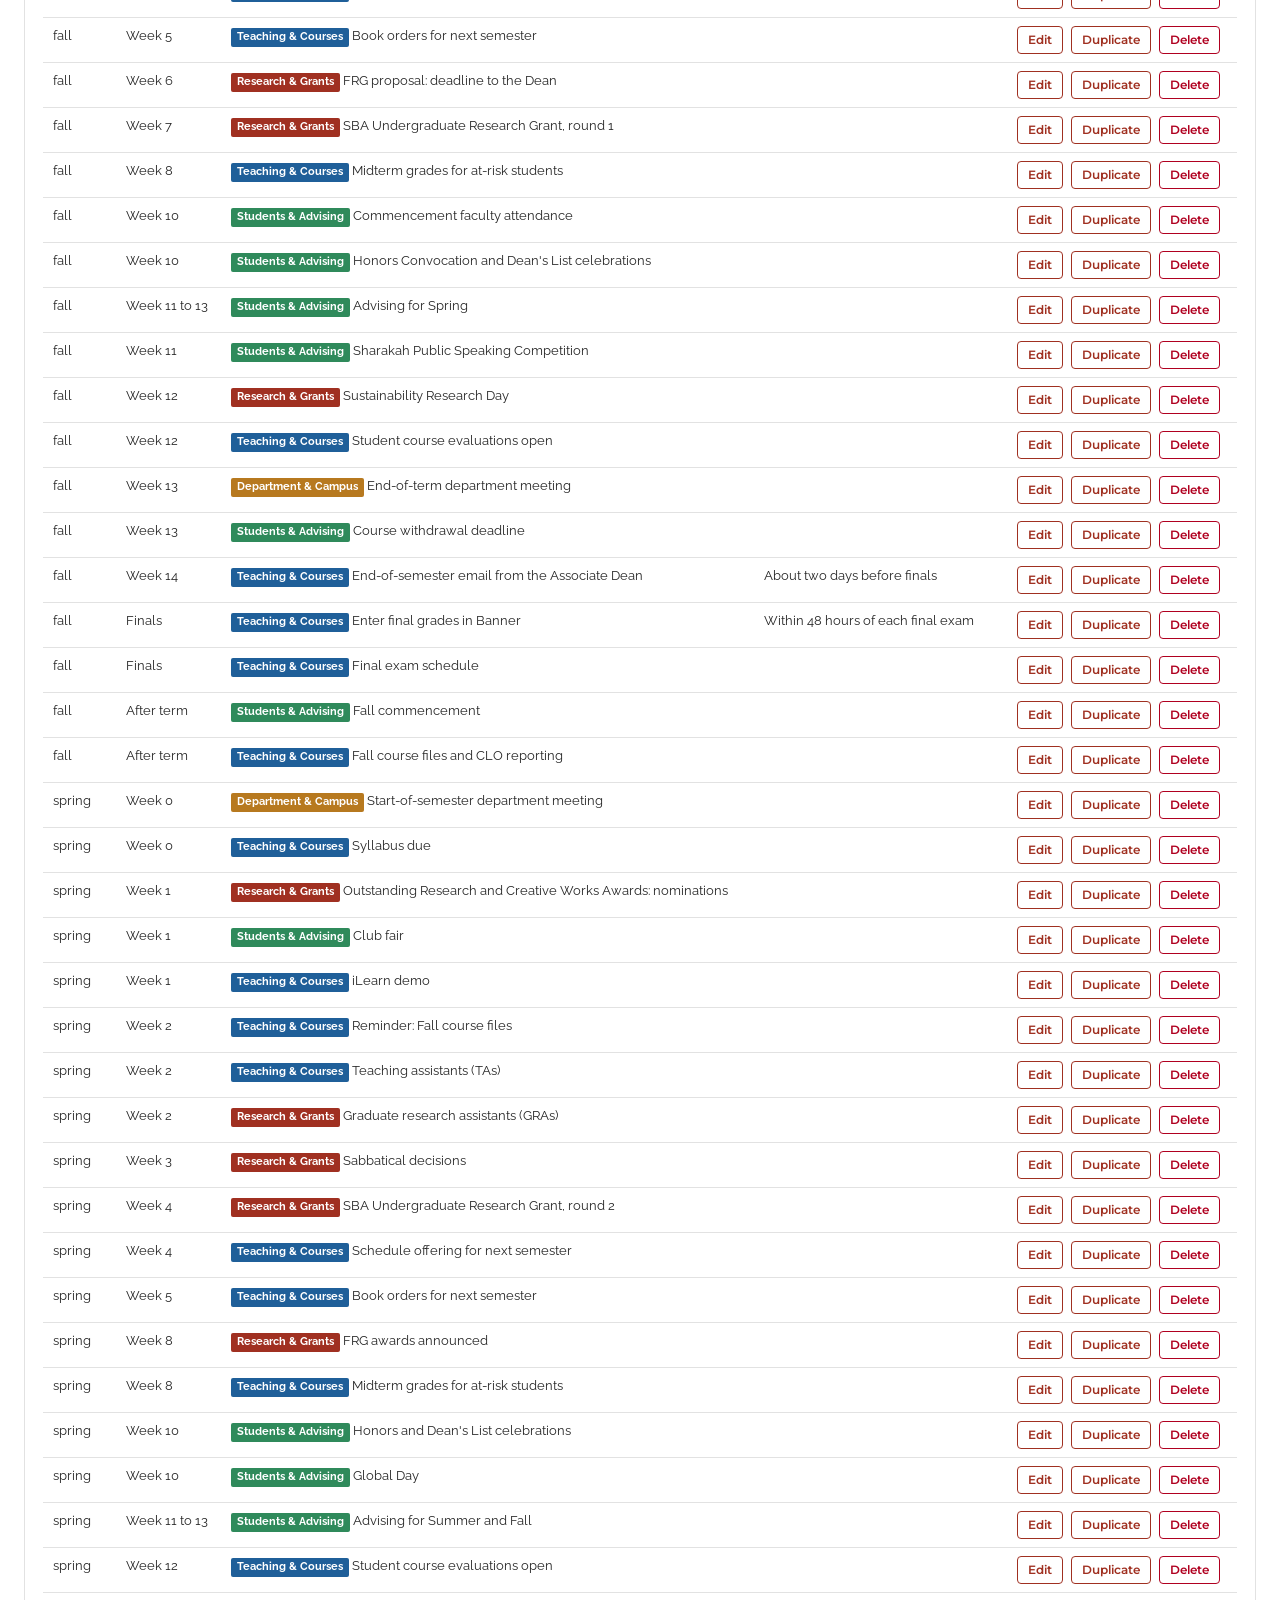
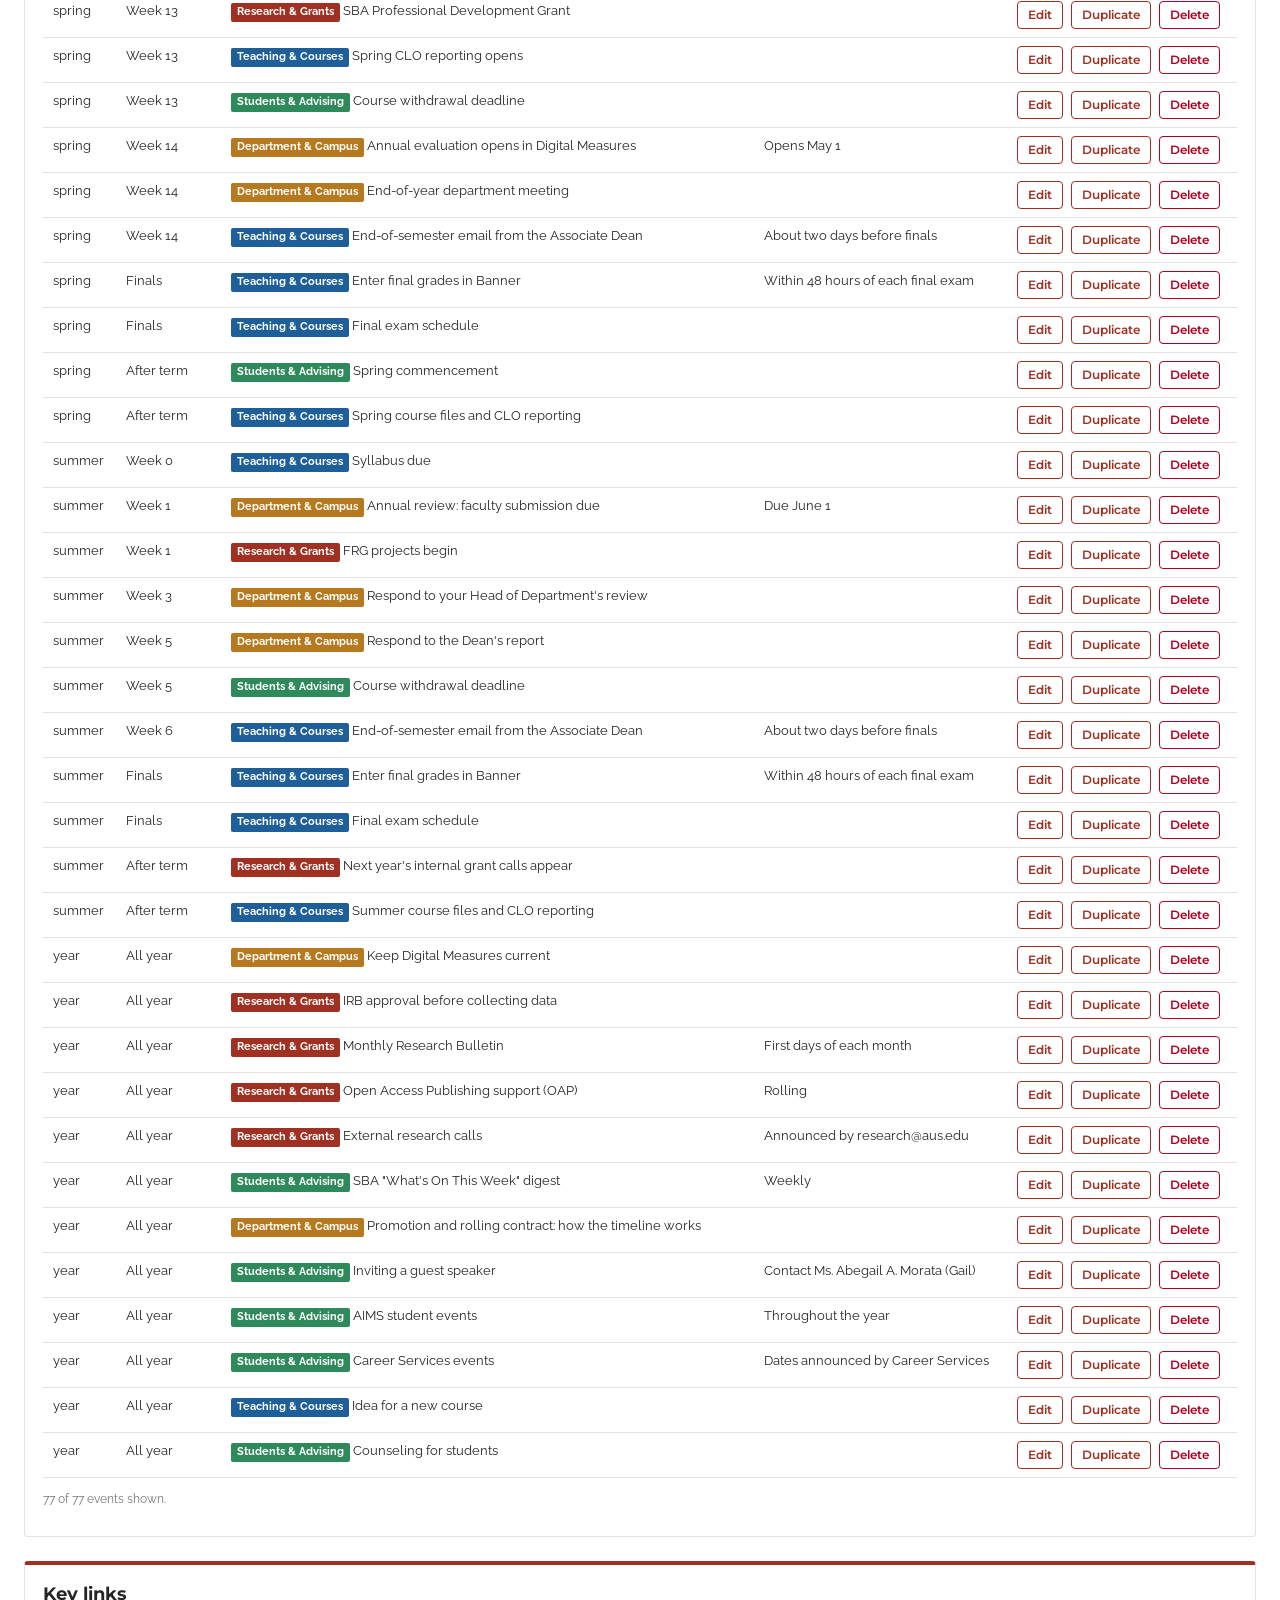
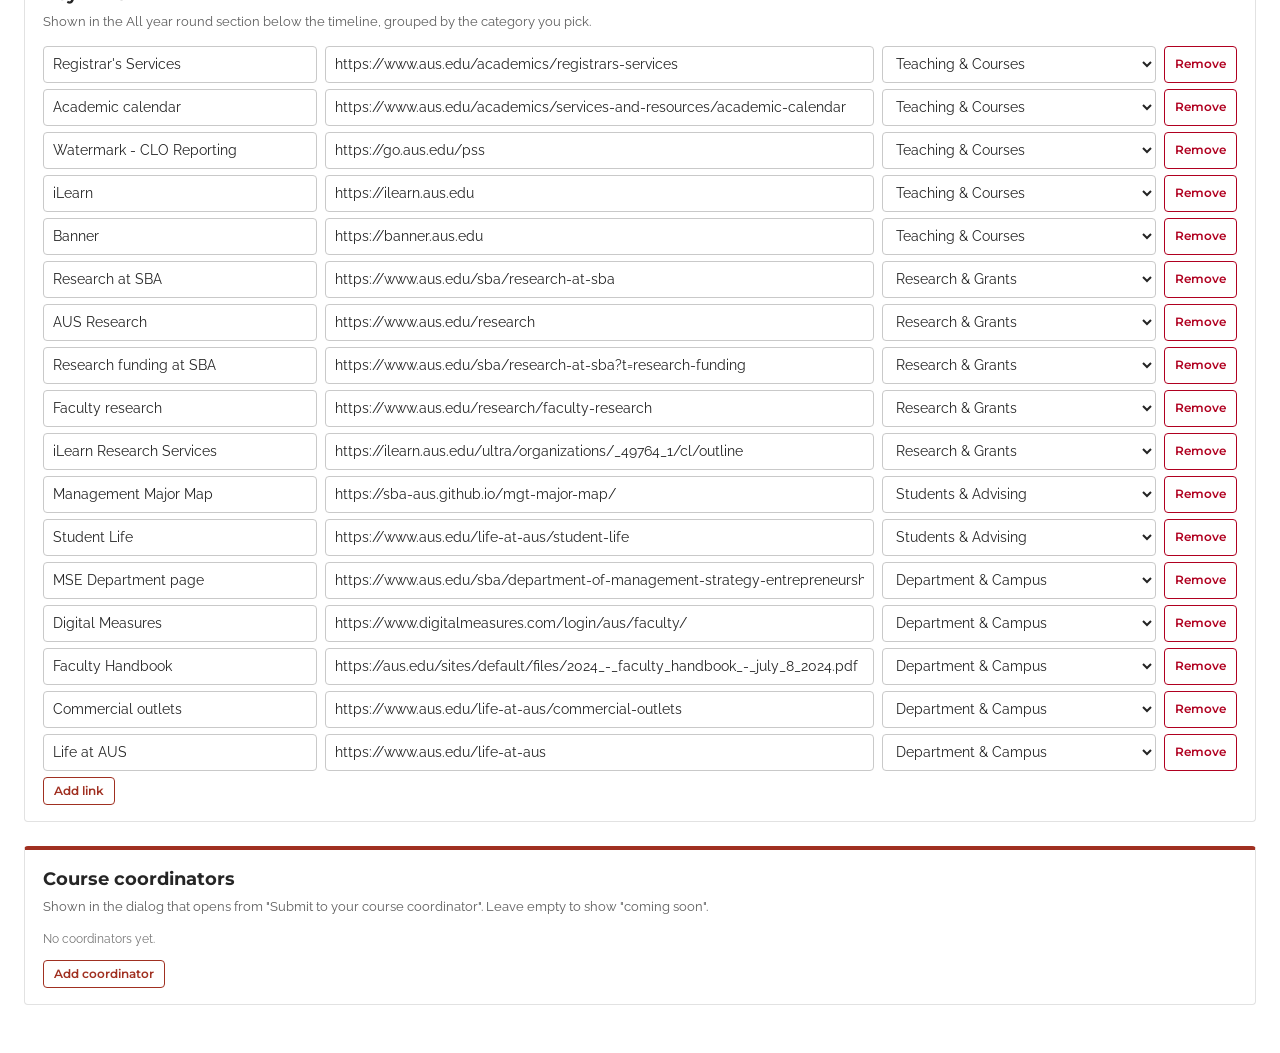
==== commit dee49982: "m" ====
--- a/admin.html
+++ b/admin.html
@@ -4,7 +4,7 @@
 <meta charset="utf-8">
 <meta name="viewport" content="width=device-width, initial-scale=1">
 <meta name="robots" content="noindex, nofollow">
-<title>Admin | Faculty Journey</title>
+<title>Admin | MSE Faculty Experience Journey</title>
 <link rel="preconnect" href="https://fonts.googleapis.com">
 <link rel="preconnect" href="https://fonts.gstatic.com" crossorigin>
 <link href="https://fonts.googleapis.com/css2?family=Montserrat:wght@500;600;700&family=Raleway:wght@400;500;600;700&display=swap" rel="stylesheet">
@@ -13,7 +13,7 @@
 <body>
 <div class="admin-bar">
   <div>
-    <strong style="font-family:Montserrat,sans-serif">Faculty Journey: Admin</strong>
+    <strong style="font-family:Montserrat,sans-serif">MSE Faculty Experience Journey: Admin</strong>
     <span class="state" id="state" role="status">Loading...</span>
   </div>
   <div class="row">
@@ -36,13 +36,13 @@
 
   <section class="panel">
     <h2>Term dates</h2>
-    <p class="help">Weeks are counted from the Monday classes start. Week 0 is the week before. Changing a start date moves every event in that term. Dates use the format shown by your browser.</p>
+    <p class="help">Weeks are counted from the Monday classes start. Week 0 is the week before. Breaks sit between numbered weeks and are not counted. Changing a start date moves every event in that term.</p>
     <div id="terms"></div>
   </section>
 
   <section class="panel">
     <h2>Events and deadlines</h2>
-    <p class="help">Each event sits in a week. The exact date text is an added detail that appears on the card. Use "Approximate" until a date is confirmed.</p>
+    <p class="help">Each event sits in a numbered teaching week. Breaks are not numbered. The optional note appears under the title.</p>
     <div class="filters">
       <div><label for="f-term">Term</label><select id="f-term"></select></div>
       <div><label for="f-cat">Category</label><select id="f-cat"></select></div>
@@ -50,7 +50,7 @@
       <div style="align-self:end"><button class="btn small" type="button" id="btn-add">Add event</button></div>
     </div>
     <table class="tbl" id="ev-table">
-      <thead><tr><th>Term</th><th>Week</th><th>Event</th><th>Date text</th><th>Status</th><th>Actions</th></tr></thead>
+      <thead><tr><th>Term</th><th>Week</th><th>Event</th><th>Note</th><th>Actions</th></tr></thead>
       <tbody></tbody>
     </table>
     <p class="sm-note" id="ev-count"></p>
@@ -58,7 +58,7 @@
 
   <section class="panel">
     <h2>Key links</h2>
-    <p class="help">Shown in the Helpful links section below the timeline, grouped by the category you pick.</p>
+    <p class="help">Shown in the All year round section below the timeline, grouped by the category you pick.</p>
     <div id="links"></div>
     <button class="btn ghost small" type="button" id="btn-add-link">Add link</button>
   </section>
--- a/css/style.css
+++ b/css/style.css
@@ -41,7 +41,7 @@
 .brand-link { text-decoration: none; color: inherit; display: block; }
 .brand .logo { display: block; width: 260px; max-width: 100%; height: auto; }
 .hero .eyebrow { font-size: 11px; font-weight: 700; letter-spacing: .18em; text-transform: uppercase; color: var(--red); margin: 0; }
-.hero h1 { font-family: "Raleway", "Montserrat", sans-serif; font-weight: 600; text-transform: uppercase; font-size: 40px; line-height: 1.05; margin: 4px 0 2px; color: #3d3d3d; letter-spacing: .1em; }
+.hero h1 { font-family: "Raleway", "Montserrat", sans-serif; font-weight: 600; text-transform: uppercase; font-size: 34px; line-height: 1.1; margin: 4px 0 2px; color: #3d3d3d; letter-spacing: .1em; }
 .hero .sub { font-size: 13.5px; color: var(--ink-2); margin: 0; }
 .hero .inst { text-align: right; font-size: 12px; line-height: 1.6; color: var(--ink-2); }
 .hero .inst b { font-size: 12.5px; display: block; color: var(--ink); }
@@ -91,7 +91,7 @@
   padding: 5px 12px; font-size: 12px; cursor: pointer; color: var(--ink);
 }
 .filter .sw { width: 10px; height: 10px; border-radius: 2px; }
-.filter[aria-pressed="false"] { opacity: .45; text-decoration: line-through; }
+.filter[aria-pressed="true"] { background: var(--ink); color: #fff; border-color: var(--ink); }
 
 .term-info { margin: 0 0 12px; color: var(--ink-2); font-size: 13px; }
 
@@ -109,7 +109,7 @@
 .wk-h .n { font-family: "Montserrat", sans-serif; font-weight: 700; font-size: 14px; display: block; }
 .wk-h .d { display: block; font-size: 12px; color: var(--ink-2); }
 .wk-h .now { display: inline-block; margin-top: 6px; background: var(--red); color: #fff; font-size: 10px; letter-spacing: .08em; text-transform: uppercase; padding: 2px 6px; border-radius: 2px; }
-.wk-b { padding: 10px 12px; display: grid; grid-template-columns: repeat(auto-fill, minmax(260px, 1fr)); gap: 8px; align-content: start; }
+.wk-b { padding: 10px 12px; display: grid; grid-template-columns: repeat(3, minmax(0, 1fr)); gap: 8px; align-content: start; }
 .wk.current .wk-h { border-left-color: var(--red); background: var(--red-lt); }
 .wk.current { box-shadow: inset 0 0 0 2px var(--red); }
 .wk.past { opacity: .7; }
@@ -128,6 +128,10 @@
 .chip .m { display: block; font-size: 12px; color: var(--ink-2); margin-top: 2px; }
 .chip .ap { display: inline-block; font-size: 10px; text-transform: uppercase; letter-spacing: .06em; color: var(--ink-3); border: 1px solid var(--line); border-radius: 2px; padding: 0 4px; margin-left: 4px; vertical-align: 1px; }
 .chip.hidden { display: none; }
+.disclaimer { background: #fff7dc; border-left: 4px solid #c99a1a; padding: 8px 12px; margin: 0 0 14px; font-size: 13px; color: var(--ink); border-radius: 0 var(--radius) var(--radius) 0; }
+.filter.clear { border-style: dashed; }
+.guide-h { margin: 14px 0 4px; font-size: 14px; }
+
 
 /* Year-round */
 .year { margin-top: 32px; }
@@ -142,13 +146,17 @@
 .helpful { margin-top: 32px; }
 .helpful h2 { font-size: 18px; margin: 0 0 12px; }
 .help-groups { display: grid; grid-template-columns: repeat(auto-fit, minmax(240px, 1fr)); gap: 16px; }
-.help-group { border: 1px solid var(--line); border-top: 4px solid var(--red); border-radius: var(--radius); padding: 12px 14px; background: var(--white); }
-.help-group h3 { margin: 0 0 8px; font-size: 12px; letter-spacing: .1em; text-transform: uppercase; color: var(--ink-2); }
+.help-group { border: 1px solid var(--line); border-top: 4px solid var(--cc, var(--red)); border-radius: var(--radius); padding: 12px 14px; background: var(--white); }
+.help-group h3 { display: flex; align-items: center; gap: 8px; margin: 0 0 8px; font-size: 12px; letter-spacing: .1em; text-transform: uppercase; color: var(--ink-2); }
 .help-list { list-style: none; margin: 0; padding: 0; }
 .help-list li { padding: 6px 0; border-bottom: 1px dotted var(--line); }
 .help-list li:last-child { border-bottom: 0; }
 .help-list a { font-weight: 600; text-decoration: none; }
 .help-list a:hover { text-decoration: underline; }
+.help-group h3 .sw { width: 10px; height: 10px; border-radius: 2px; background: var(--cc); }
+.help-link { all: unset; cursor: pointer; font-weight: 600; color: var(--red); }
+.help-link:hover { text-decoration: underline; }
+.help-link:focus-visible { outline: 3px solid #1a73e8; outline-offset: 2px; }
 .help-desc { display: block; font-size: 12px; color: var(--ink-3); }
 
 /* Dialogs */
@@ -193,6 +201,7 @@
 
 /* Responsive */
 @media (max-width: 1000px) {
+  .wk-b { grid-template-columns: repeat(2, minmax(0, 1fr)); }
   .band-inner { grid-template-columns: 1fr; }
   .hero { grid-template-columns: 1fr; }
   .brand { border-right: none; padding-right: 0; }
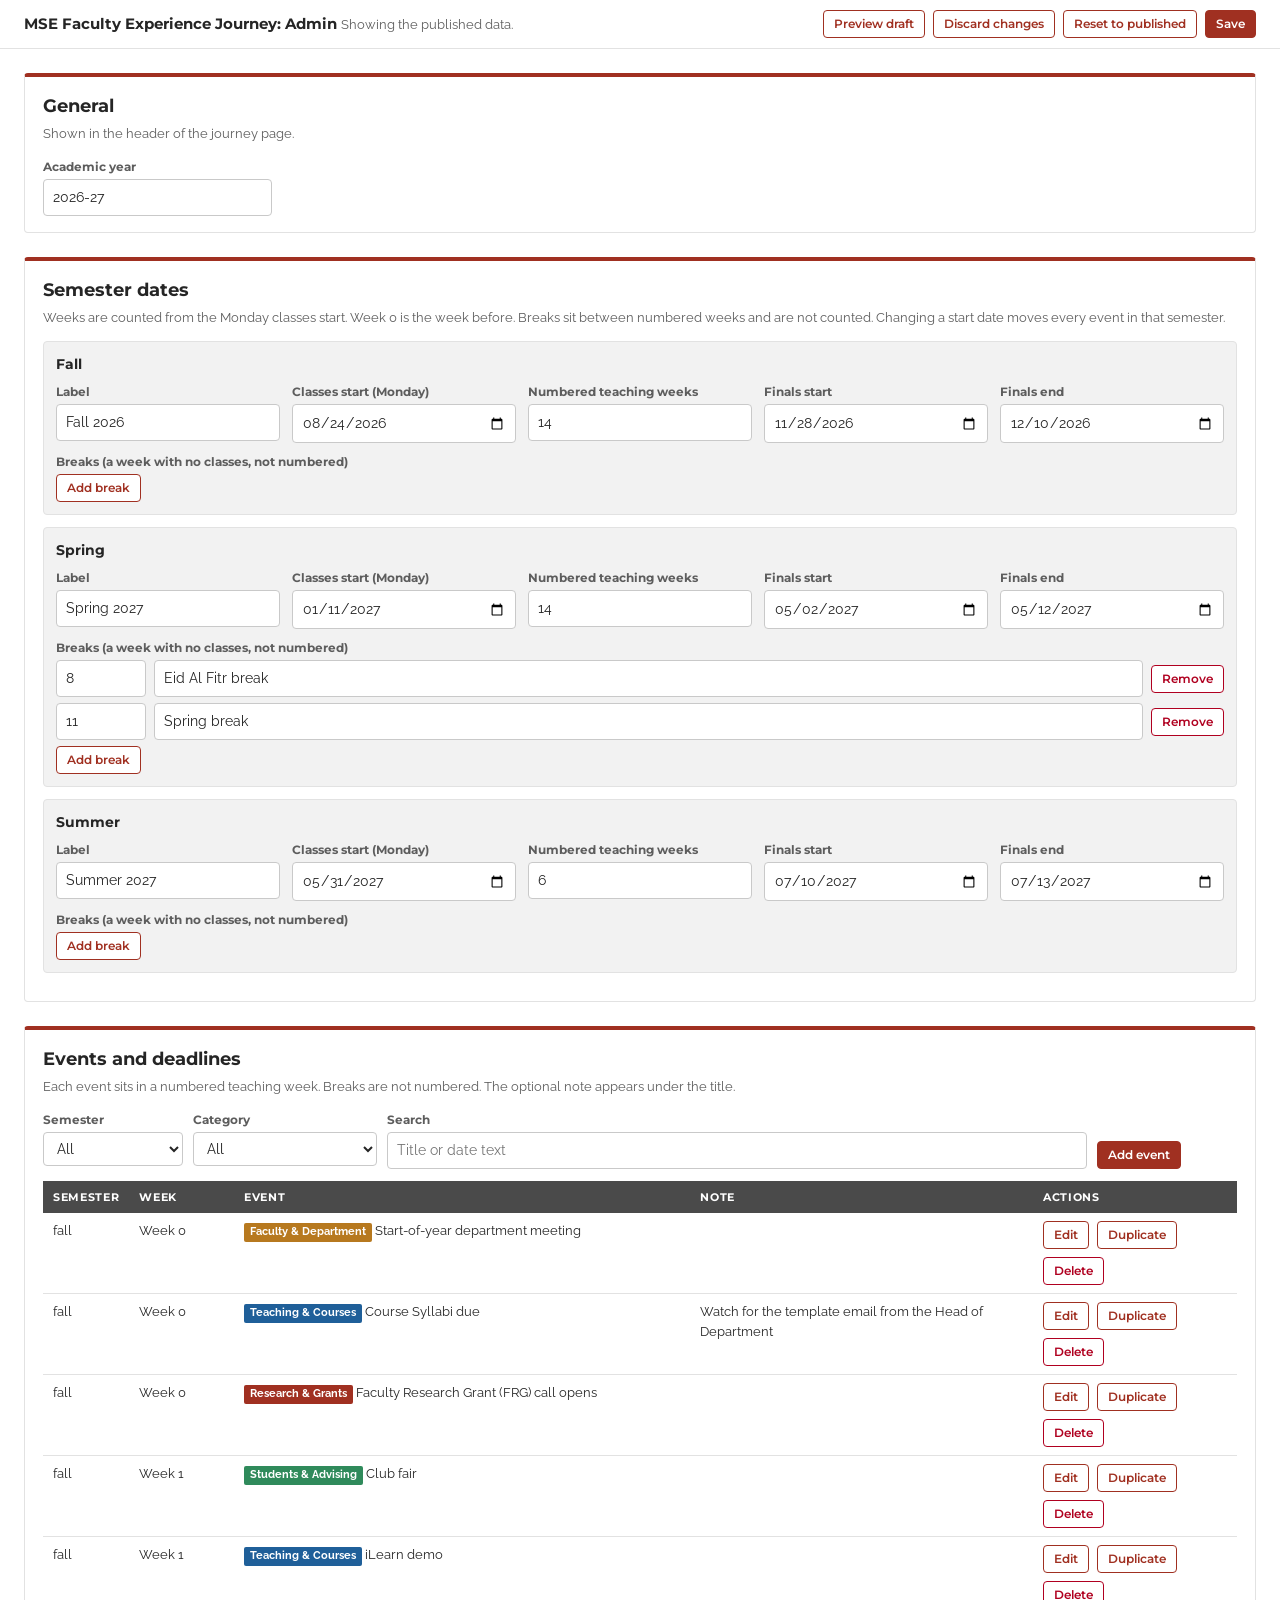
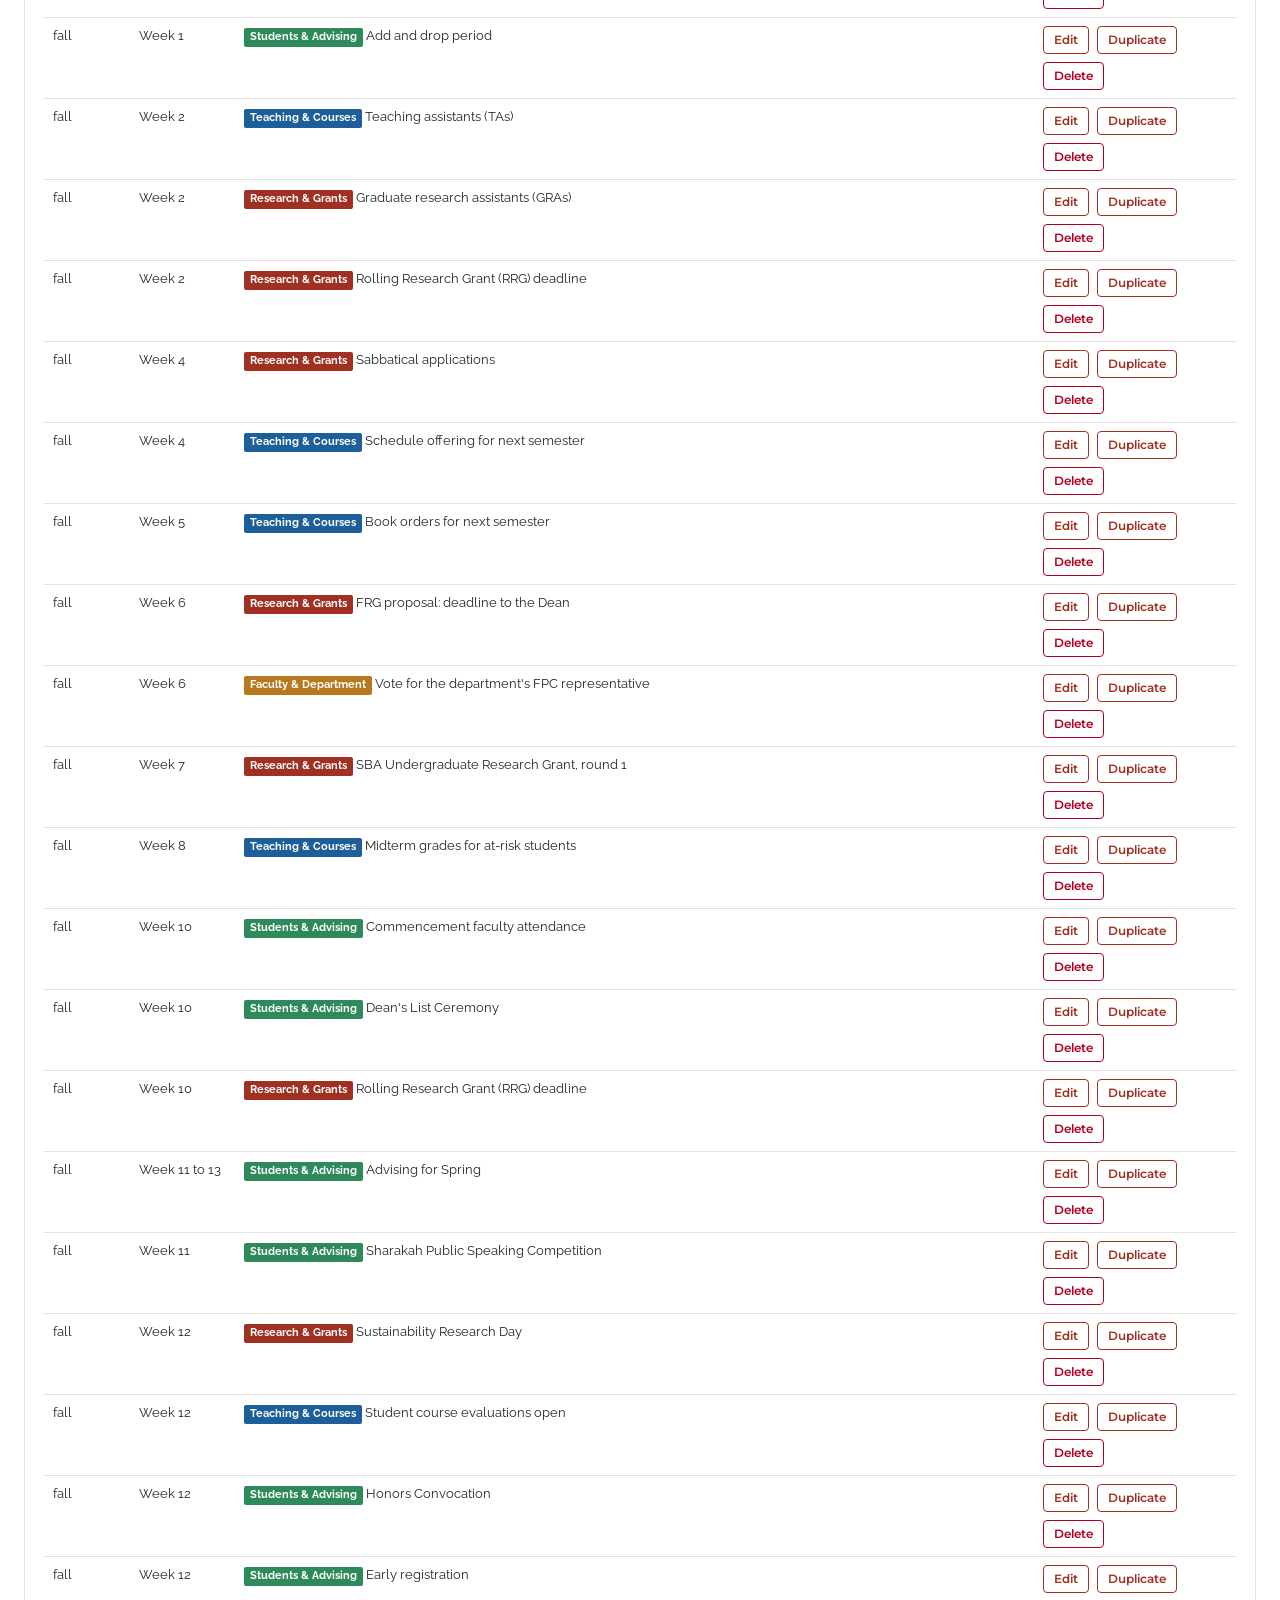
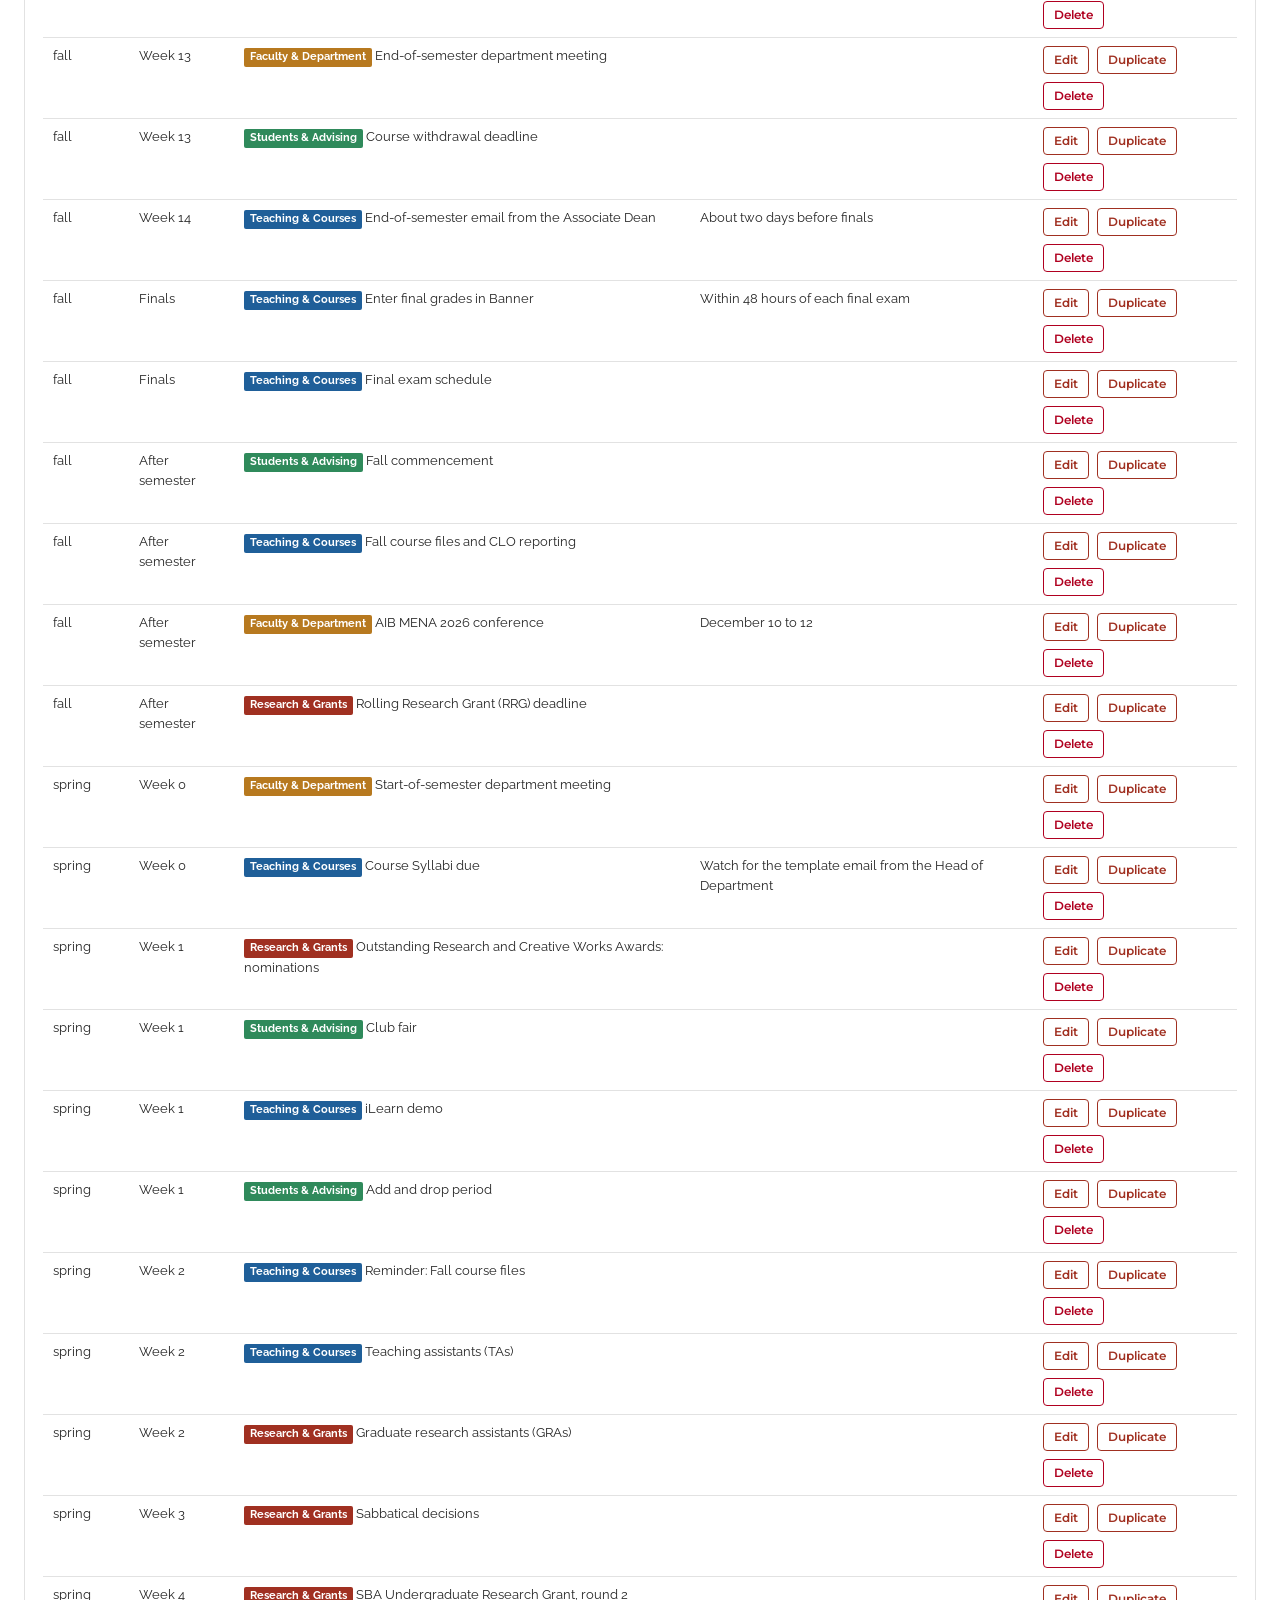
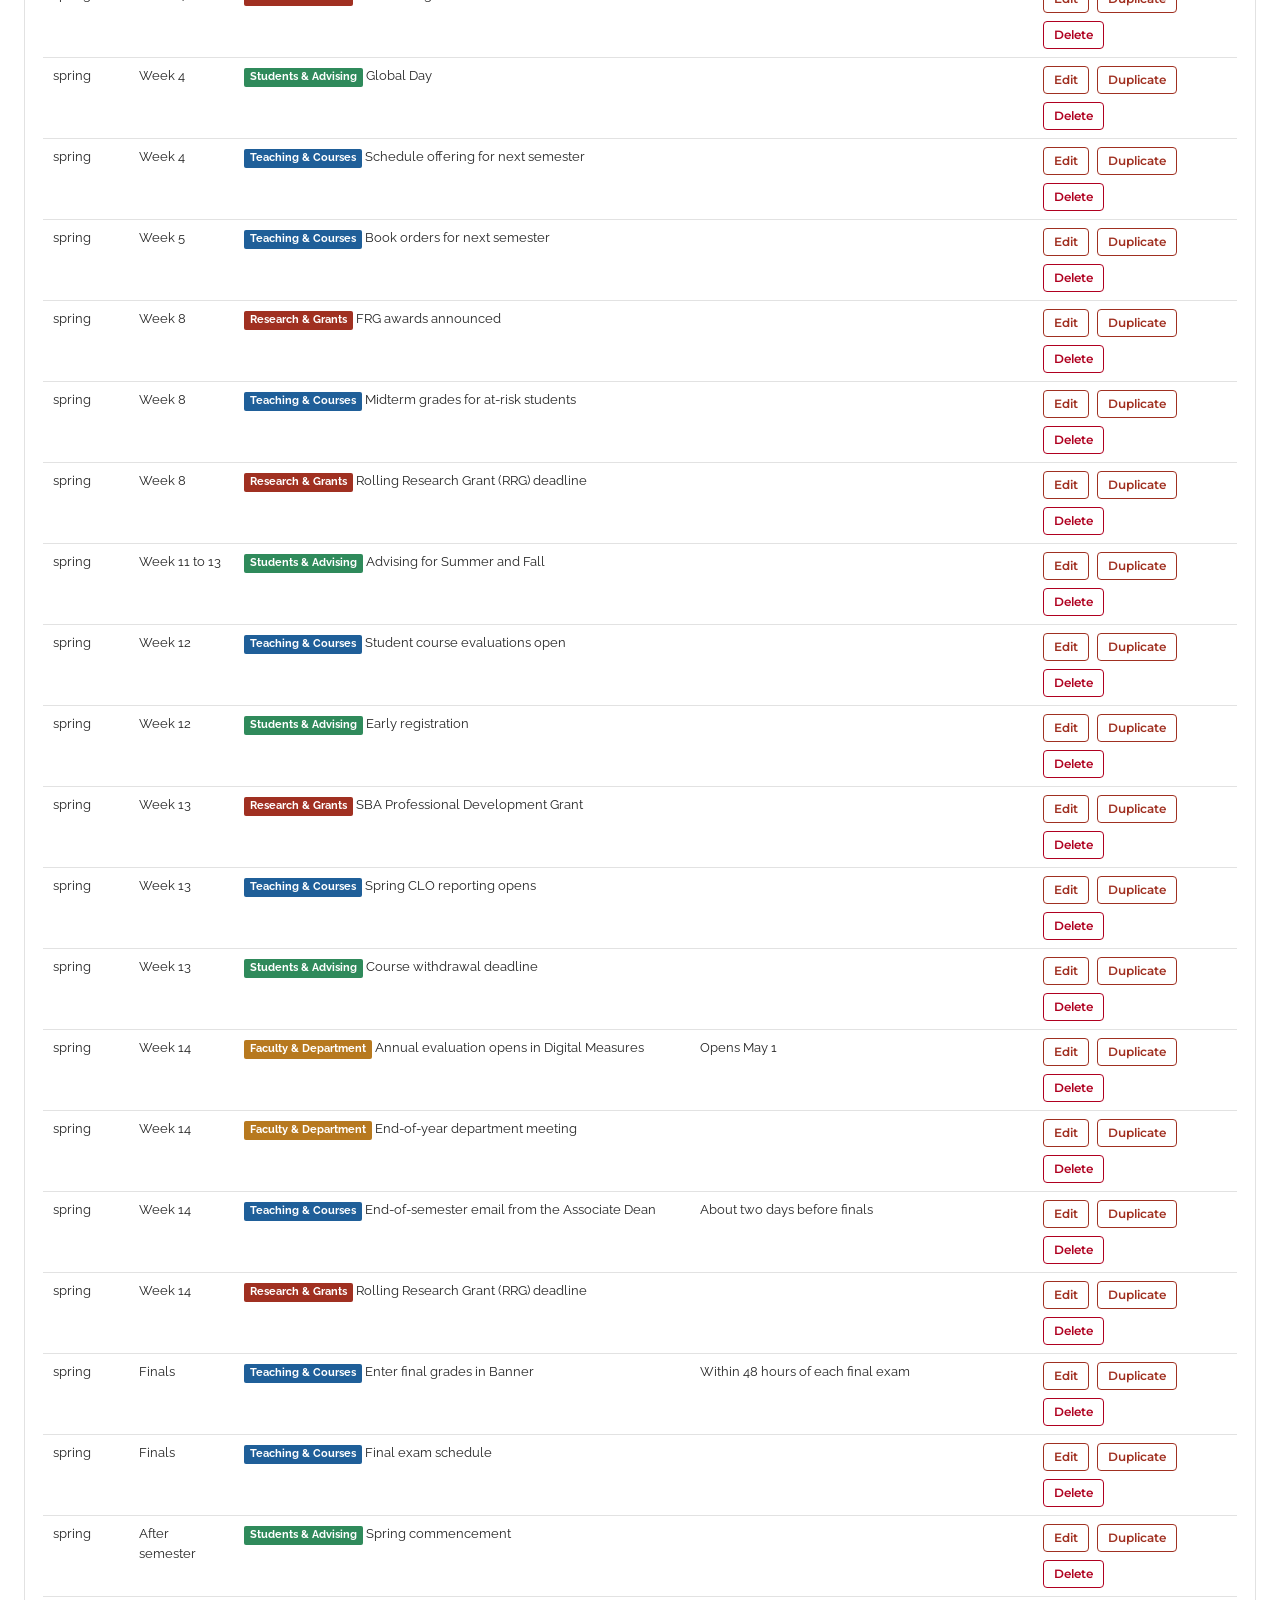
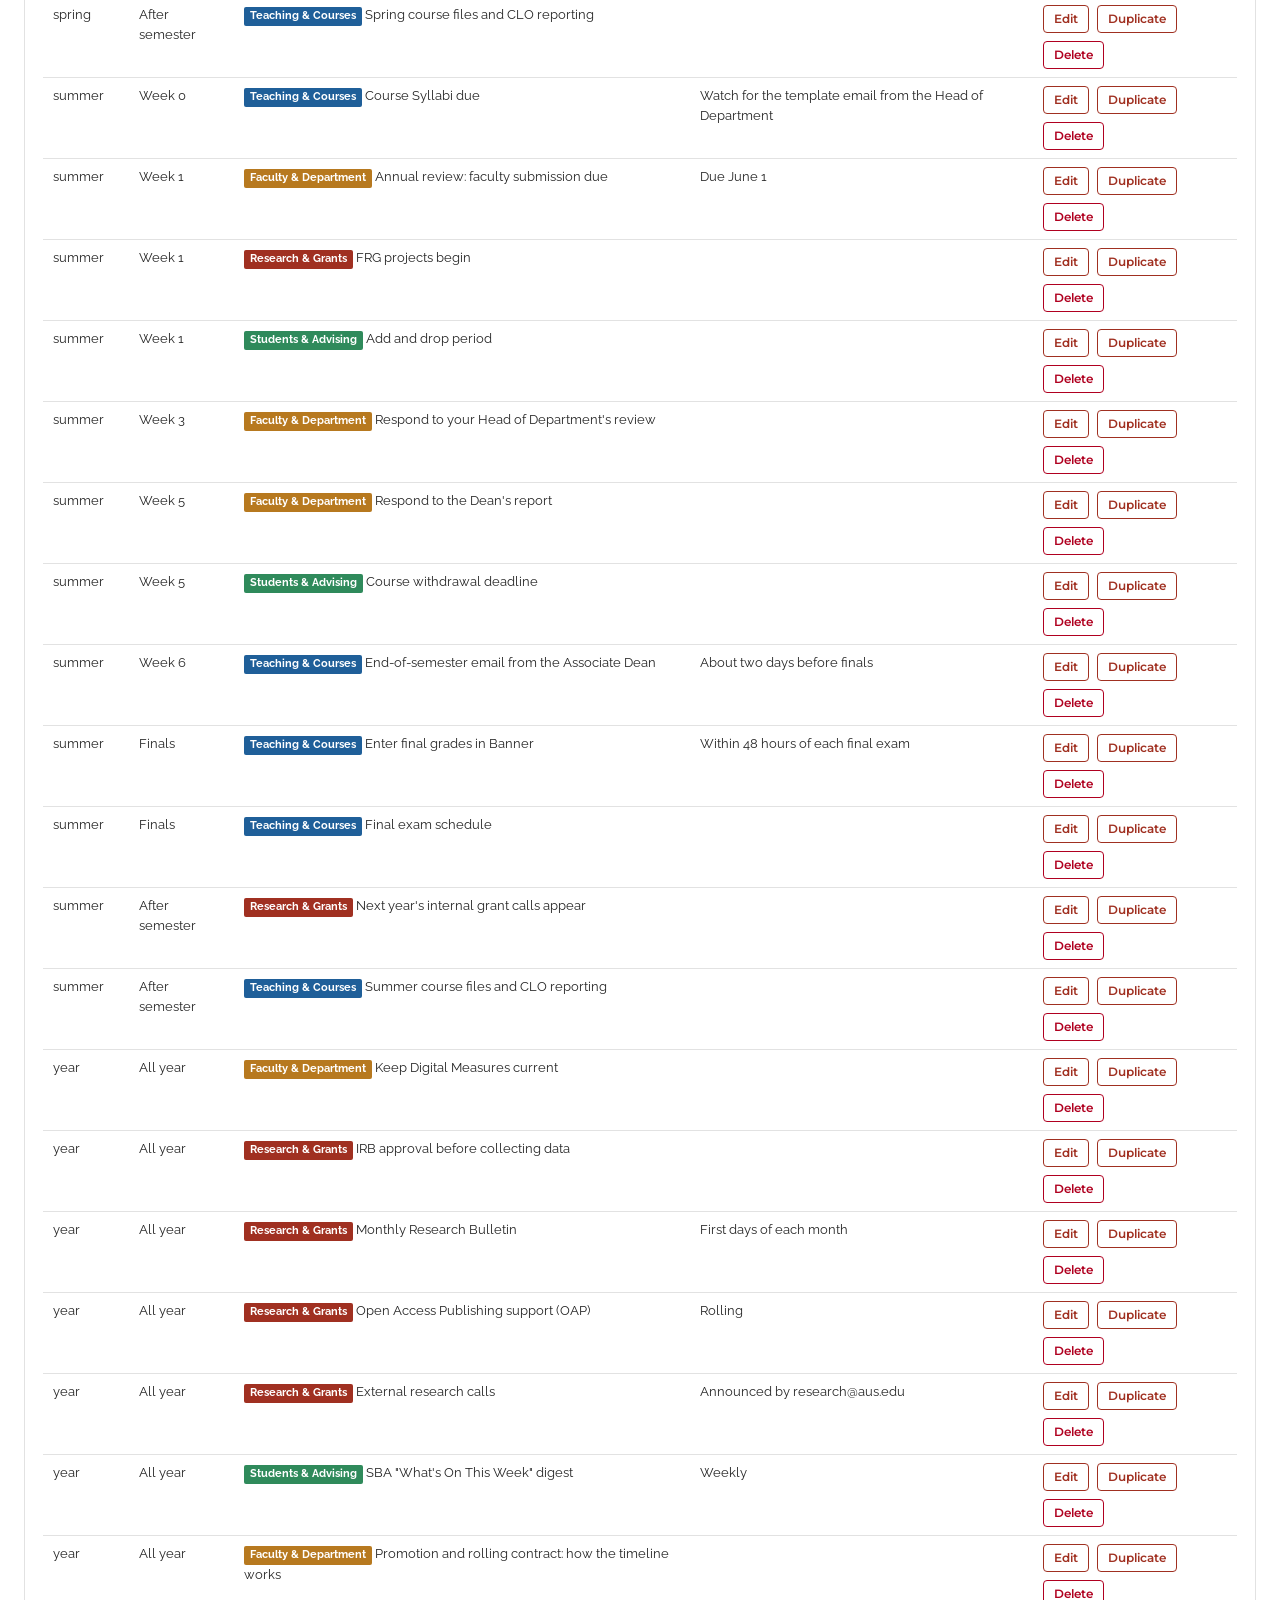
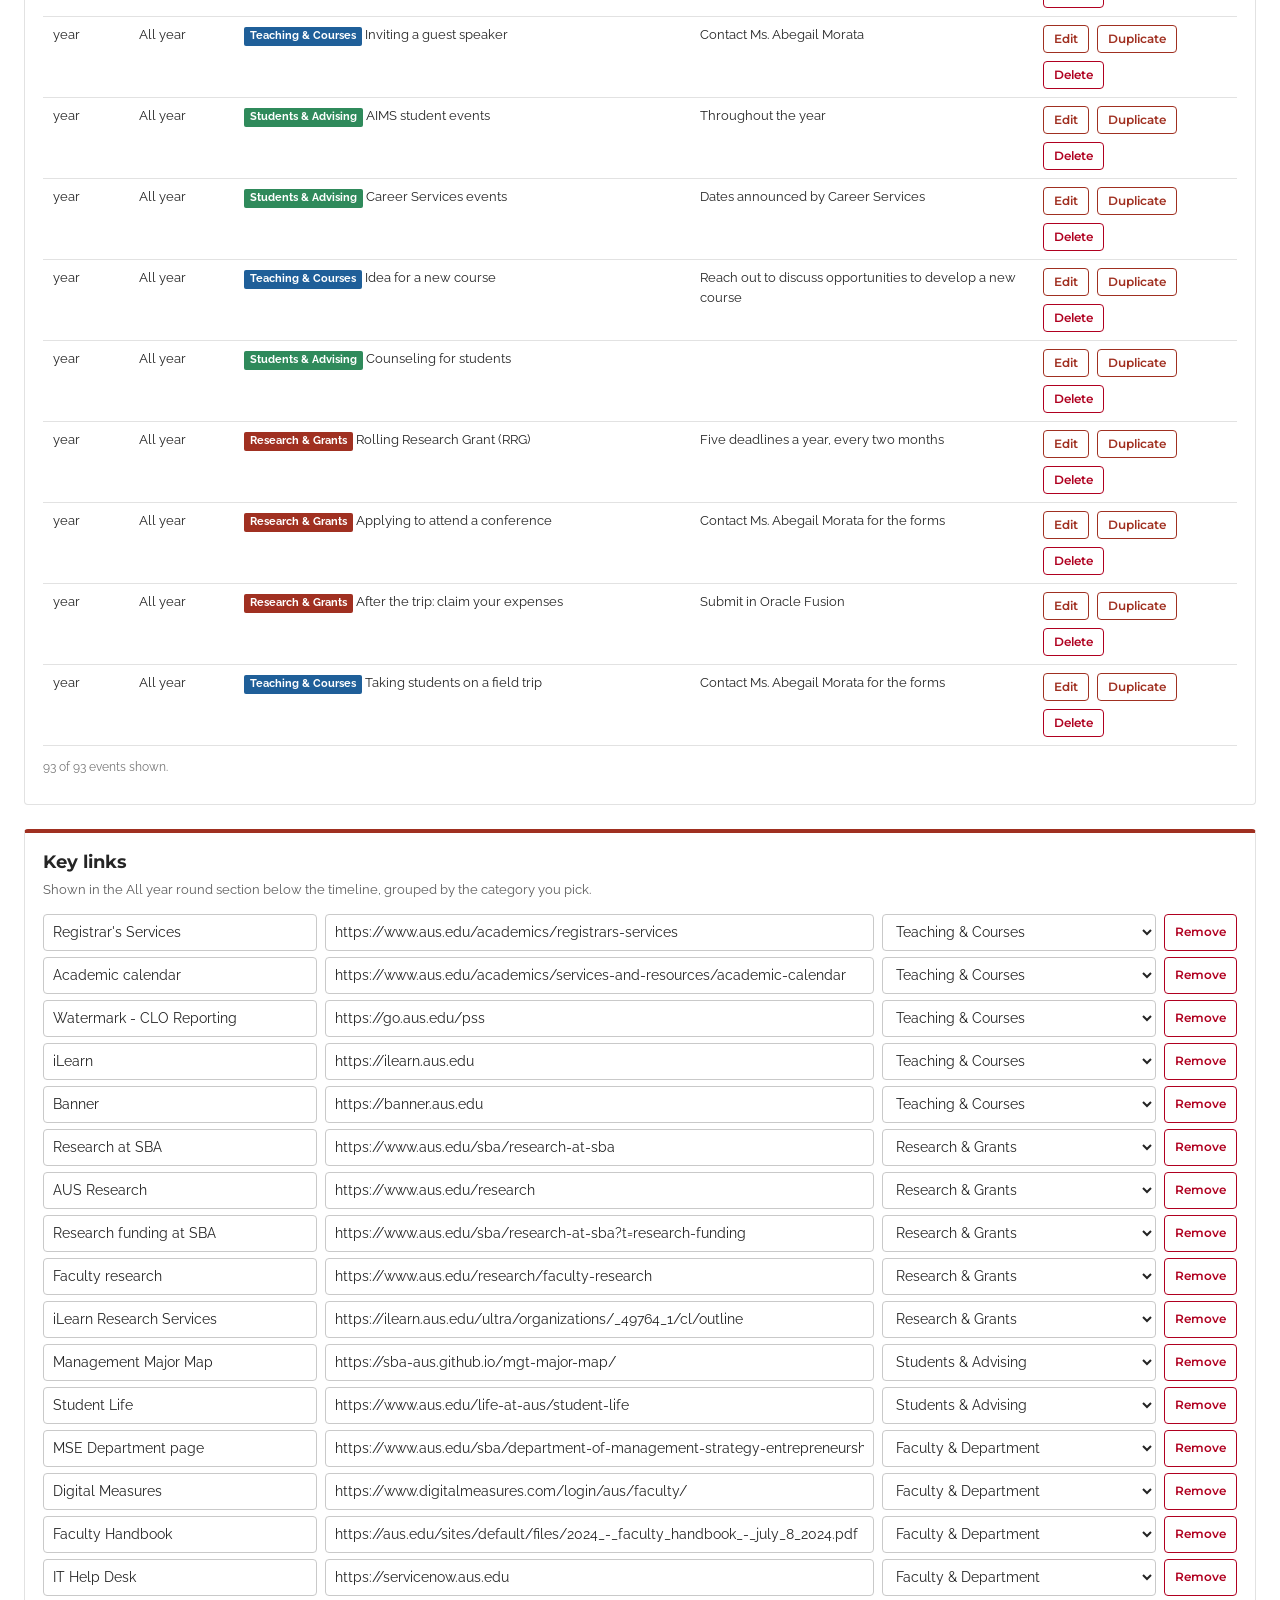
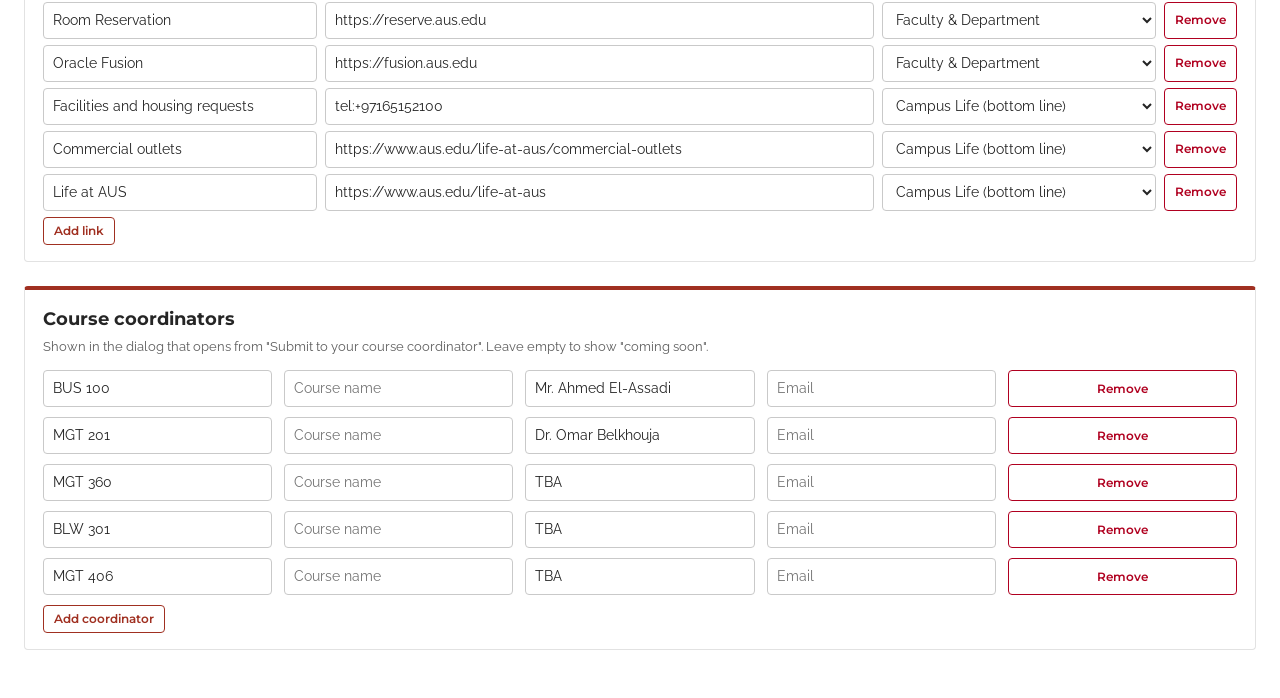
==== commit 14462368: "m" ====
--- a/admin.html
+++ b/admin.html
@@ -35,8 +35,8 @@
   </section>
 
   <section class="panel">
-    <h2>Term dates</h2>
-    <p class="help">Weeks are counted from the Monday classes start. Week 0 is the week before. Breaks sit between numbered weeks and are not counted. Changing a start date moves every event in that term.</p>
+    <h2>Semester dates</h2>
+    <p class="help">Weeks are counted from the Monday classes start. Week 0 is the week before. Breaks sit between numbered weeks and are not counted. Changing a start date moves every event in that semester.</p>
     <div id="terms"></div>
   </section>
 
@@ -44,13 +44,13 @@
     <h2>Events and deadlines</h2>
     <p class="help">Each event sits in a numbered teaching week. Breaks are not numbered. The optional note appears under the title.</p>
     <div class="filters">
-      <div><label for="f-term">Term</label><select id="f-term"></select></div>
+      <div><label for="f-term">Semester</label><select id="f-term"></select></div>
       <div><label for="f-cat">Category</label><select id="f-cat"></select></div>
       <div style="flex:1"><label for="f-q">Search</label><input type="text" id="f-q" placeholder="Title or date text"></div>
       <div style="align-self:end"><button class="btn small" type="button" id="btn-add">Add event</button></div>
     </div>
     <table class="tbl" id="ev-table">
-      <thead><tr><th>Term</th><th>Week</th><th>Event</th><th>Note</th><th>Actions</th></tr></thead>
+      <thead><tr><th>Semester</th><th>Week</th><th>Event</th><th>Note</th><th>Actions</th></tr></thead>
       <tbody></tbody>
     </table>
     <p class="sm-note" id="ev-count"></p>
--- a/css/style.css
+++ b/css/style.css
@@ -82,7 +82,11 @@
 .tab[aria-selected="true"] { background: var(--white); color: var(--red); border-bottom-color: var(--red); }
 .tab .dot { display: inline-block; width: 8px; height: 8px; border-radius: 50%; background: var(--red); margin-left: 6px; }
 
-.legend-wrap { display: flex; flex-wrap: wrap; align-items: center; gap: 10px; }
+.legend-wrap { display: flex; flex-direction: column; align-items: flex-end; gap: 6px; }
+.legend-row { display: flex; flex-wrap: wrap; align-items: center; gap: 10px; }
+.legend-sub { display: flex; align-items: center; gap: 10px; min-height: 30px; }
+.legend-hint { font-size: 12px; color: var(--ink-3); }
+.filter.clear { padding: 3px 12px; }
 .legend-label { font-family: "Montserrat", sans-serif; font-size: 11px; font-weight: 700; letter-spacing: .12em; text-transform: uppercase; color: var(--ink-2); }
 .legend { display: flex; flex-wrap: wrap; gap: 8px; }
 .filter {
@@ -98,18 +102,18 @@
 /* Timeline table */
 .map { border: 1px solid var(--line); border-radius: var(--radius); overflow: hidden; }
 .map-head {
-  display: grid; grid-template-columns: 170px 1fr; background: #4a4a4a; color: #fff;
+  display: grid; grid-template-columns: 230px 1fr; background: #4a4a4a; color: #fff;
   font-size: 12px; text-transform: uppercase; letter-spacing: .08em;
 }
 .map-head div { padding: 10px 14px; }
-.wk { display: grid; grid-template-columns: 170px 1fr; border-top: 1px solid var(--line); }
+.wk { display: grid; grid-template-columns: 230px 1fr; border-top: 1px solid var(--line); }
 .wk-h {
   padding: 12px 14px; background: var(--grey); border-left: 4px solid #bbb;
 }
 .wk-h .n { font-family: "Montserrat", sans-serif; font-weight: 700; font-size: 14px; display: block; }
 .wk-h .d { display: block; font-size: 12px; color: var(--ink-2); }
 .wk-h .now { display: inline-block; margin-top: 6px; background: var(--red); color: #fff; font-size: 10px; letter-spacing: .08em; text-transform: uppercase; padding: 2px 6px; border-radius: 2px; }
-.wk-b { padding: 10px 12px; display: grid; grid-template-columns: repeat(3, minmax(0, 1fr)); gap: 8px; align-content: start; }
+.wk-b { padding: 10px 12px; display: grid; grid-template-columns: repeat(3, minmax(0, 1fr)); gap: 8px; align-content: center; align-items: stretch; }
 .wk.current .wk-h { border-left-color: var(--red); background: var(--red-lt); }
 .wk.current { box-shadow: inset 0 0 0 2px var(--red); }
 .wk.past { opacity: .7; }
@@ -157,6 +161,12 @@
 .help-link { all: unset; cursor: pointer; font-weight: 600; color: var(--red); }
 .help-link:hover { text-decoration: underline; }
 .help-link:focus-visible { outline: 3px solid #1a73e8; outline-offset: 2px; }
+.campus { margin-top: 16px; display: flex; flex-wrap: wrap; align-items: baseline; gap: 6px 32px; border: 1px solid var(--line); border-top: 4px solid #6b7280; border-radius: var(--radius); padding: 12px 14px; background: var(--white); }
+.campus[hidden] { display: none; }
+.campus h3 { margin: 0; font-size: 12px; letter-spacing: .1em; text-transform: uppercase; color: var(--ink-2); }
+.campus-list { list-style: none; margin: 0; padding: 0; display: flex; flex-wrap: wrap; gap: 8px 32px; }
+.campus-list a { font-weight: 600; text-decoration: none; }
+.campus-list a:hover { text-decoration: underline; }
 .help-desc { display: block; font-size: 12px; color: var(--ink-3); }
 
 /* Dialogs */
@@ -219,6 +229,8 @@
   .wk-b { grid-template-columns: 1fr; }
   .tab { padding: 10px 12px; flex: 1; }
   .tabs { width: 100%; }
+  .legend-wrap { align-items: flex-start; }
+  .legend-hint { display: none; }
 }
 
 /* ---------------- Admin ---------------- */
